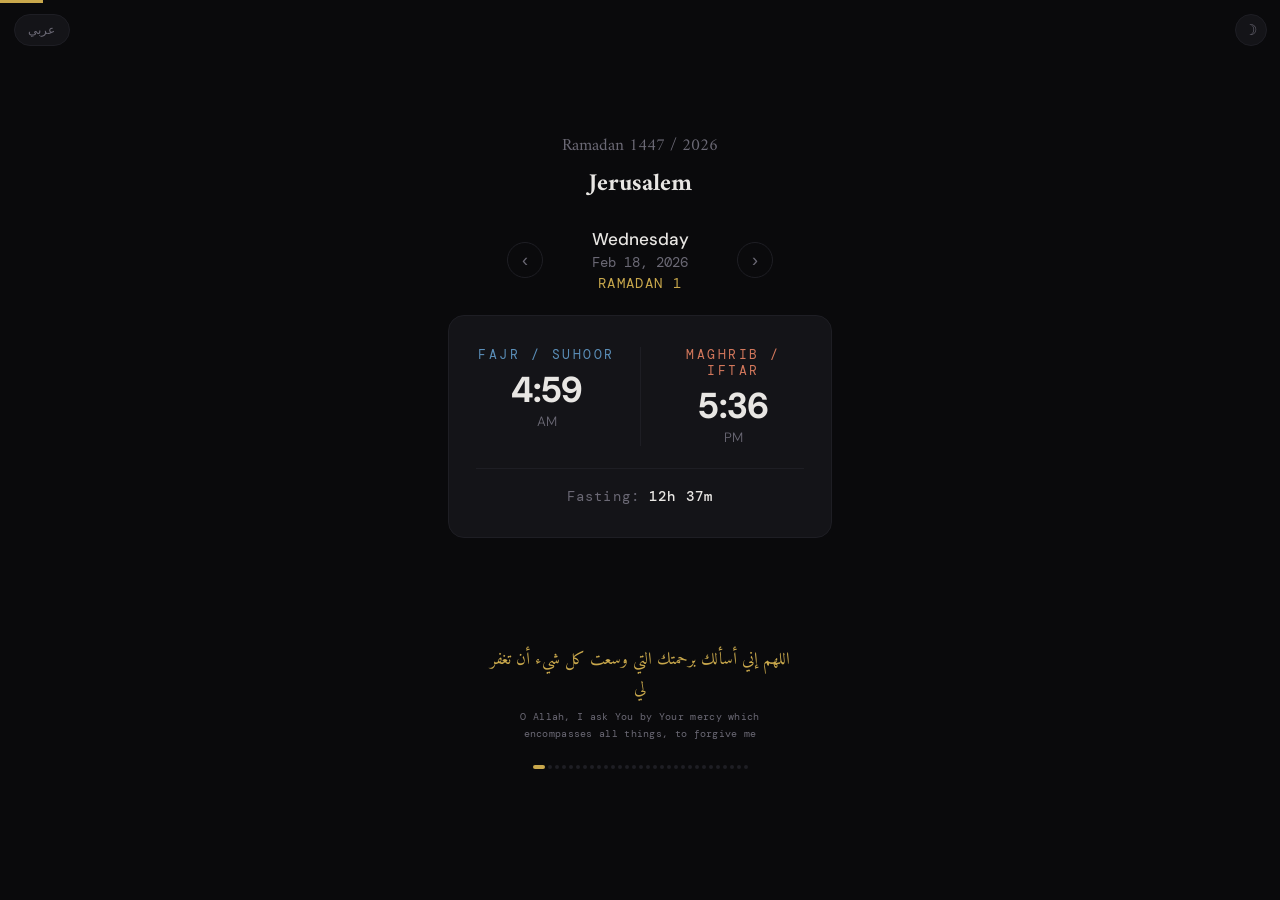
==== index.html @ 30c9cdd9 "style: increase font sizes for readability Bump small UI elements (labels, dates, fasting hours) abo" ====
<!DOCTYPE html>
<html lang="en">
<head>
<meta charset="UTF-8">
<meta name="viewport" content="width=device-width, initial-scale=1.0, user-scalable=no, viewport-fit=cover">
<title>Ramadan 2026 — Jerusalem</title>

<!-- PWA / Home Screen -->
<meta name="apple-mobile-web-app-capable" content="yes">
<meta name="apple-mobile-web-app-status-bar-style" content="black-translucent">
<meta name="apple-mobile-web-app-title" content="Ramadan">
<meta name="theme-color" content="#0a0a0c">
<meta name="mobile-web-app-capable" content="yes">
<link rel="manifest" href="data:application/manifest+json,%7B%22name%22%3A%22Ramadan%202026%20%E2%80%94%20Jerusalem%22%2C%22short_name%22%3A%22Ramadan%22%2C%22start_url%22%3A%22.%22%2C%22display%22%3A%22standalone%22%2C%22background_color%22%3A%22%230a0a0c%22%2C%22theme_color%22%3A%22%230a0a0c%22%7D">

<link href="https://fonts.googleapis.com/css2?family=Amiri:wght@400;700&family=DM+Mono:wght@300;400;500&family=DM+Sans:wght@300;400;500;700&display=swap" rel="stylesheet">
<style>
  *, *::before, *::after { box-sizing: border-box; margin: 0; padding: 0; }

  /* Dark (default) */
  :root, [data-theme="dark"] {
    --bg: #0a0a0c;
    --card: #141418;
    --card-border: #1e1e24;
    --text: #e8e6e3;
    --dim: #6b6975;
    --accent: #c9a84c;
    --accent-soft: rgba(201, 168, 76, 0.12);
    --fajr: #5b8fb9;
    --maghrib: #d4785c;
    --today-glow: rgba(201, 168, 76, 0.06);
  }

  /* Light */
  [data-theme="light"] {
    --bg: #faf7f2;
    --card: #ffffff;
    --card-border: #e2ddd6;
    --text: #2a2520;
    --dim: #7a756e;
    --accent: #a67f1a;
    --accent-soft: rgba(166, 127, 26, 0.1);
    --fajr: #2e6a99;
    --maghrib: #b85a3a;
    --today-glow: rgba(166, 127, 26, 0.06);
  }

  /* High Contrast */
  [data-theme="hc"] {
    --bg: #ffffff;
    --card: #f0f0f0;
    --card-border: #222222;
    --text: #000000;
    --dim: #444444;
    --accent: #6d5000;
    --accent-soft: rgba(109, 80, 0, 0.12);
    --fajr: #0b3d6e;
    --maghrib: #8c2a0a;
    --today-glow: rgba(109, 80, 0, 0.08);
  }

  .progress {
    position: fixed;
    top: 0;
    left: 0;
    height: 3px;
    background: var(--accent);
    transition: width 0.3s ease;
    z-index: 20;
  }

  @media (min-width: 768px) {
    html { font-size: 18px; }
  }

  html, body {
    height: 100%;
    background: var(--bg);
    color: var(--text);
    font-family: 'DM Sans', sans-serif;
    -webkit-font-smoothing: antialiased;
    overflow: hidden;
    touch-action: pan-y;
    overscroll-behavior: none;
  }

  .app {
    display: flex;
    flex-direction: column;
    align-items: center;
    justify-content: center;
    height: 100%;
    padding: calc(1.5rem + env(safe-area-inset-top)) 1rem calc(1.5rem + env(safe-area-inset-bottom));
    gap: 1.25rem;
    max-width: 420px;
    margin: 0 auto;
  }

  /* Header */
  .header {
    text-align: center;
    flex-shrink: 0;
  }

  .header h1 {
    font-family: 'Amiri', serif;
    font-weight: 400;
    font-size: 0.95rem;
    color: var(--dim);
  }

  .header .city {
    font-family: 'Amiri', serif;
    font-weight: 700;
    font-size: 1.35rem;
    margin-top: 0.15rem;
  }

  /* Navigation */
  .nav {
    display: flex;
    align-items: center;
    gap: 1.5rem;
    flex-shrink: 0;
  }

  .nav button {
    background: none;
    border: 1px solid var(--card-border);
    color: var(--dim);
    width: 36px;
    height: 36px;
    border-radius: 50%;
    font-size: 1rem;
    cursor: pointer;
    transition: all 0.2s;
    display: flex;
    align-items: center;
    justify-content: center;
  }

  .nav button:active {
    background: var(--accent-soft);
    border-color: var(--accent);
    color: var(--accent);
  }

  .nav .date-info {
    text-align: center;
    min-width: 140px;
  }

  .nav .day-name {
    font-weight: 500;
    font-size: 0.95rem;
  }

  .nav .gregorian {
    font-family: 'DM Mono', monospace;
    font-size: 0.8rem;
    color: var(--dim);
    margin-top: 0.15rem;
  }

  .nav .ramadan-day {
    font-family: 'DM Mono', monospace;
    font-size: 0.75rem;
    color: var(--accent);
    letter-spacing: 0.1em;
    text-transform: uppercase;
    margin-top: 0.25rem;
  }

  /* Card */
  .card {
    background: var(--card);
    border: 1px solid var(--card-border);
    border-radius: 16px;
    padding: 1.75rem 1.5rem;
    width: 100%;
    transition: opacity 0.15s, transform 0.15s;
    flex-shrink: 0;
  }

  .card.today {
    background: linear-gradient(135deg, var(--card), var(--today-glow));
    border-color: rgba(201, 168, 76, 0.2);
  }

  .card.slide-left {
    opacity: 0;
    transform: translateX(-20px);
  }

  .card.slide-right {
    opacity: 0;
    transform: translateX(20px);
  }

  .times {
    display: flex;
    justify-content: space-between;
    gap: 1rem;
  }

  .time-block {
    flex: 1;
    text-align: center;
  }

  .time-block .label {
    font-family: 'DM Mono', monospace;
    font-size: 0.7rem;
    letter-spacing: 0.2em;
    text-transform: uppercase;
    margin-bottom: 0.5rem;
  }

  .time-block.fajr .label { color: var(--fajr); }
  .time-block.maghrib .label { color: var(--maghrib); }

  .time-block .time {
    font-weight: 700;
    font-size: 2rem;
    letter-spacing: -0.02em;
    line-height: 1;
  }

  .time-block .ampm {
    font-weight: 300;
    font-size: 0.75rem;
    color: var(--dim);
    margin-top: 0.25rem;
  }

  .divider {
    width: 1px;
    background: var(--card-border);
    align-self: stretch;
    margin: 0 0.25rem;
    flex-shrink: 0;
  }

  .fasting-hours {
    text-align: center;
    margin-top: 1.25rem;
    padding-top: 1rem;
    border-top: 1px solid var(--card-border);
    font-family: 'DM Mono', monospace;
    font-size: 0.8rem;
    color: var(--dim);
    letter-spacing: 0.08em;
  }

  .fasting-hours span {
    color: var(--text);
    font-weight: 500;
  }

  /* Countdown */
  .countdown {
    text-align: center;
    flex-shrink: 0;
    min-height: 3.5rem;
  }

  .countdown .countdown-label {
    font-family: 'DM Mono', monospace;
    font-size: 0.6rem;
    letter-spacing: 0.2em;
    text-transform: uppercase;
    color: var(--dim);
    margin-bottom: 0.3rem;
  }

  .countdown .countdown-time {
    font-family: 'DM Mono', monospace;
    font-weight: 500;
    font-size: 1.5rem;
    letter-spacing: 0.05em;
  }

  .countdown .countdown-time.fajr-color { color: var(--fajr); }
  .countdown .countdown-time.maghrib-color { color: var(--maghrib); }

  .countdown .countdown-done {
    font-size: 0.8rem;
    color: var(--dim);
  }

  /* Today button */
  .dua {
    text-align: center;
    flex-shrink: 0;
    max-width: 300px;
    line-height: 1.7;
  }

  .dua .dua-ar {
    font-family: 'Amiri', serif;
    font-size: 0.95rem;
    color: var(--accent);
    direction: rtl;
    unicode-bidi: isolate;
  }

  .dua .dua-en {
    font-family: 'DM Mono', monospace;
    font-size: 0.55rem;
    color: var(--dim);
    margin-top: 0.3rem;
    letter-spacing: 0.03em;
  }

  .today-btn {
    font-family: 'DM Mono', monospace;
    font-size: 0.65rem;
    letter-spacing: 0.15em;
    text-transform: uppercase;
    background: none;
    border: 1px solid var(--accent);
    color: var(--accent);
    padding: 0.4rem 1rem;
    border-radius: 20px;
    cursor: pointer;
    transition: all 0.2s;
    flex-shrink: 0;
    display: none;
  }

  .today-btn.visible { display: block; }
  .today-btn:active {
    background: var(--accent);
    color: var(--bg);
  }

  /* Dots */
  .dots {
    display: flex;
    gap: 3px;
    justify-content: center;
    flex-shrink: 0;
  }

  .dots .dot {
    width: 4px;
    height: 4px;
    border-radius: 50%;
    background: var(--card-border);
    transition: all 0.2s;
  }

  .dots .dot.active {
    background: var(--accent);
    width: 12px;
    border-radius: 2px;
  }

  /* Theme toggle */
  .theme-toggle {
    position: fixed;
    top: calc(0.75rem + env(safe-area-inset-top));
    right: calc(0.75rem + env(safe-area-inset-right));
    background: var(--card);
    border: 1px solid var(--card-border);
    color: var(--dim);
    width: 32px;
    height: 32px;
    border-radius: 50%;
    font-size: 0.85rem;
    cursor: pointer;
    display: flex;
    align-items: center;
    justify-content: center;
    transition: border-color 0.2s, color 0.2s, background 0.2s;
    z-index: 10;
    line-height: 1;
  }

  .theme-toggle:active {
    border-color: var(--accent);
    color: var(--accent);
  }

  /* Language toggle */
  .lang-toggle {
    position: fixed;
    top: calc(0.75rem + env(safe-area-inset-top));
    left: calc(0.75rem + env(safe-area-inset-left));
    background: var(--card);
    border: 1px solid var(--card-border);
    color: var(--dim);
    height: 32px;
    border-radius: 16px;
    font-size: 0.65rem;
    cursor: pointer;
    display: flex;
    align-items: center;
    justify-content: center;
    padding: 0 0.75rem;
    transition: border-color 0.2s, color 0.2s, background 0.2s;
    z-index: 10;
    text-decoration: none;
  }

  .lang-toggle:active {
    border-color: var(--accent);
    color: var(--accent);
  }

  /* High Contrast overrides for legibility */
  [data-theme="hc"] .time-block .time {
    font-weight: 800;
  }

  [data-theme="hc"] .card {
    border-width: 2px;
  }

  [data-theme="hc"] .nav button {
    border-width: 2px;
    font-weight: 700;
  }

  [data-theme="hc"] .fasting-hours {
    border-top-width: 2px;
  }
</style>
</head>
<body>

<div class="progress" id="progress"></div>
<button class="theme-toggle" id="themeToggle" aria-label="Switch theme"></button>
<a class="lang-toggle" href="ar.html" aria-label="النسخة العربية">عربي</a>

<div class="app">
  <div class="header">
    <h1>Ramadan 1447 / 2026</h1>
    <div class="city">Jerusalem</div>
  </div>

  <div class="nav">
    <button id="prev" aria-label="Previous day">&#8249;</button>
    <div class="date-info">
      <div class="day-name" id="dayName"></div>
      <div class="gregorian" id="gregorian"></div>
      <div class="ramadan-day" id="ramadanDay"></div>
    </div>
    <button id="next" aria-label="Next day">&#8250;</button>
  </div>

  <div class="card" id="card">
    <div class="times">
      <div class="time-block fajr">
        <div class="label">Fajr / Suhoor</div>
        <div class="time" id="fajrTime"></div>
        <div class="ampm" id="fajrAmpm"></div>
      </div>
      <div class="divider"></div>
      <div class="time-block maghrib">
        <div class="label">Maghrib / Iftar</div>
        <div class="time" id="maghribTime"></div>
        <div class="ampm" id="maghribAmpm"></div>
      </div>
    </div>
    <div class="fasting-hours">Fasting: <span id="fastHours"></span></div>
  </div>

  <div class="countdown" id="countdown">
    <div class="countdown-label" id="countdownLabel"></div>
    <div class="countdown-time" id="countdownTime"></div>
  </div>

  <div class="dua" id="dua">
    <div class="dua-ar" id="duaAr"></div>
    <div class="dua-en" id="duaEn"></div>
  </div>

  <button class="today-btn" id="todayBtn">Back to today</button>

  <div class="dots" id="dots"></div>
</div>

<script>
const DATA = [
  { day: "Wed", r: 1,  date: "2026-02-18", fajr: "04:59", mag: "17:36" },
  { day: "Thu", r: 2,  date: "2026-02-19", fajr: "04:58", mag: "17:36" },
  { day: "Fri", r: 3,  date: "2026-02-20", fajr: "04:57", mag: "17:37" },
  { day: "Sat", r: 4,  date: "2026-02-21", fajr: "04:56", mag: "17:38" },
  { day: "Sun", r: 5,  date: "2026-02-22", fajr: "04:55", mag: "17:39" },
  { day: "Mon", r: 6,  date: "2026-02-23", fajr: "04:54", mag: "17:40" },
  { day: "Tue", r: 7,  date: "2026-02-24", fajr: "04:53", mag: "17:41" },
  { day: "Wed", r: 8,  date: "2026-02-25", fajr: "04:52", mag: "17:41" },
  { day: "Thu", r: 9,  date: "2026-02-26", fajr: "04:51", mag: "17:42" },
  { day: "Fri", r: 10, date: "2026-02-27", fajr: "04:50", mag: "17:43" },
  { day: "Sat", r: 11, date: "2026-02-28", fajr: "04:49", mag: "17:44" },
  { day: "Sun", r: 12, date: "2026-03-01", fajr: "04:48", mag: "17:44" },
  { day: "Mon", r: 13, date: "2026-03-02", fajr: "04:47", mag: "17:45" },
  { day: "Tue", r: 14, date: "2026-03-03", fajr: "04:46", mag: "17:46" },
  { day: "Wed", r: 15, date: "2026-03-04", fajr: "04:44", mag: "17:47" },
  { day: "Thu", r: 16, date: "2026-03-05", fajr: "04:43", mag: "17:47" },
  { day: "Fri", r: 17, date: "2026-03-06", fajr: "04:42", mag: "17:48" },
  { day: "Sat", r: 18, date: "2026-03-07", fajr: "04:41", mag: "17:49" },
  { day: "Sun", r: 19, date: "2026-03-08", fajr: "04:40", mag: "17:50" },
  { day: "Mon", r: 20, date: "2026-03-09", fajr: "04:38", mag: "17:50" },
  { day: "Tue", r: 21, date: "2026-03-10", fajr: "04:37", mag: "17:51" },
  { day: "Wed", r: 22, date: "2026-03-11", fajr: "04:36", mag: "17:52" },
  { day: "Thu", r: 23, date: "2026-03-12", fajr: "04:35", mag: "17:52" },
  { day: "Fri", r: 24, date: "2026-03-13", fajr: "04:33", mag: "17:53" },
  { day: "Sat", r: 25, date: "2026-03-14", fajr: "04:32", mag: "17:54" },
  { day: "Sun", r: 26, date: "2026-03-15", fajr: "04:31", mag: "17:55" },
  { day: "Mon", r: 27, date: "2026-03-16", fajr: "04:29", mag: "17:55" },
  { day: "Tue", r: 28, date: "2026-03-17", fajr: "04:28", mag: "17:56" },
  { day: "Wed", r: 29, date: "2026-03-18", fajr: "04:27", mag: "17:57" },
  { day: "Thu", r: 30, date: "2026-03-19", fajr: "04:25", mag: "17:57" },
];

const DUAS = [
  { ar: "\u0630\u0647\u0628 \u0627\u0644\u0638\u0645\u0623 \u0648\u0627\u0628\u062A\u0644\u062A \u0627\u0644\u0639\u0631\u0648\u0642 \u0648\u062B\u0628\u062A \u0627\u0644\u0623\u062C\u0631 \u0625\u0646 \u0634\u0627\u0621 \u0627\u0644\u0644\u0647", en: "The thirst is gone, the veins are moistened, and the reward is assured, if Allah wills" },
  { ar: "\u0627\u0644\u0644\u0647\u0645 \u0625\u0646\u064A \u0623\u0633\u0623\u0644\u0643 \u0628\u0631\u062D\u0645\u062A\u0643 \u0627\u0644\u062A\u064A \u0648\u0633\u0639\u062A \u0643\u0644 \u0634\u064A\u0621 \u0623\u0646 \u062A\u063A\u0641\u0631 \u0644\u064A", en: "O Allah, I ask You by Your mercy which encompasses all things, to forgive me" },
  { ar: "\u0631\u0628\u0646\u0627 \u0622\u062A\u0646\u0627 \u0641\u064A \u0627\u0644\u062F\u0646\u064A\u0627 \u062D\u0633\u0646\u0629 \u0648\u0641\u064A \u0627\u0644\u0622\u062E\u0631\u0629 \u062D\u0633\u0646\u0629 \u0648\u0642\u0646\u0627 \u0639\u0630\u0627\u0628 \u0627\u0644\u0646\u0627\u0631", en: "Our Lord, give us good in this world and good in the Hereafter, and protect us from the Fire" },
  { ar: "\u0627\u0644\u0644\u0647\u0645 \u0625\u0646\u0643 \u0639\u0641\u0648 \u062A\u062D\u0628 \u0627\u0644\u0639\u0641\u0648 \u0641\u0627\u0639\u0641 \u0639\u0646\u064A", en: "O Allah, You are pardoning and You love to pardon, so pardon me" },
  { ar: "\u0631\u0628 \u0627\u062C\u0639\u0644\u0646\u064A \u0645\u0642\u064A\u0645 \u0627\u0644\u0635\u0644\u0627\u0629 \u0648\u0645\u0646 \u0630\u0631\u064A\u062A\u064A \u0631\u0628\u0646\u0627 \u0648\u062A\u0642\u0628\u0644 \u062F\u0639\u0627\u0621", en: "My Lord, make me and my descendants steadfast in prayer. Our Lord, accept my supplication" },
  { ar: "\u0627\u0644\u0644\u0647\u0645 \u0623\u0639\u0646\u064A \u0639\u0644\u0649 \u0630\u0643\u0631\u0643 \u0648\u0634\u0643\u0631\u0643 \u0648\u062D\u0633\u0646 \u0639\u0628\u0627\u062F\u062A\u0643", en: "O Allah, help me to remember You, be grateful to You, and worship You well" },
  { ar: "\u0631\u0628\u0646\u0627 \u0644\u0627 \u062A\u0632\u063A \u0642\u0644\u0648\u0628\u0646\u0627 \u0628\u0639\u062F \u0625\u0630 \u0647\u062F\u064A\u062A\u0646\u0627 \u0648\u0647\u0628 \u0644\u0646\u0627 \u0645\u0646 \u0644\u062F\u0646\u0643 \u0631\u062D\u0645\u0629", en: "Our Lord, do not let our hearts deviate after You have guided us, and grant us mercy from You" },
  { ar: "\u0627\u0644\u0644\u0647\u0645 \u0627\u0647\u062F\u0646\u064A \u0641\u064A\u0645\u0646 \u0647\u062F\u064A\u062A \u0648\u0639\u0627\u0641\u0646\u064A \u0641\u064A\u0645\u0646 \u0639\u0627\u0641\u064A\u062A", en: "O Allah, guide me among those You have guided, and grant me well-being among those You have granted" },
  { ar: "\u0631\u0628\u0650 \u0627\u0634\u0631\u062D \u0644\u064A \u0635\u062F\u0631\u064A \u0648\u064A\u0633\u0631 \u0644\u064A \u0623\u0645\u0631\u064A", en: "My Lord, expand my chest and ease my task for me" },
  { ar: "\u062D\u0633\u0628\u0646\u0627 \u0627\u0644\u0644\u0647 \u0648\u0646\u0639\u0645 \u0627\u0644\u0648\u0643\u064A\u0644", en: "Allah is sufficient for us, and He is the best disposer of affairs" },
];

const DAYS_FULL = ["Sunday","Monday","Tuesday","Wednesday","Thursday","Friday","Saturday"];
const MONTHS = ["Jan","Feb","Mar","Apr","May","Jun","Jul","Aug","Sep","Oct","Nov","Dec"];

const $ = id => document.getElementById(id);

let idx = 0;
let todayIdx = -1;
const sessionDua = DUAS[Math.floor(Math.random() * DUAS.length)];

function getTodayIndex() {
  const now = new Date();
  const today = now.getFullYear() + '-'
    + String(now.getMonth()+1).padStart(2,'0') + '-'
    + String(now.getDate()).padStart(2,'0');
  return DATA.findIndex(d => d.date === today);
}

function parseTime(hhmm) {
  const [h, m] = hhmm.split(':').map(Number);
  return { h, m };
}

function fmt12(hhmm) {
  const { h, m } = parseTime(hhmm);
  const h12 = h % 12 || 12;
  const ampm = h < 12 ? 'AM' : 'PM';
  return { time: h12 + ':' + String(m).padStart(2,'0'), ampm };
}

function fastingDuration(fajr, mag) {
  const f = parseTime(fajr);
  const m = parseTime(mag);
  let mins = (m.h * 60 + m.m) - (f.h * 60 + f.m);
  const hrs = Math.floor(mins / 60);
  mins = mins % 60;
  return hrs + 'h ' + mins + 'm';
}

function render(direction) {
  const card = $('card');
  const cls = direction === 'left' ? 'slide-left' : direction === 'right' ? 'slide-right' : null;

  if (cls) {
    card.classList.add(cls);
    setTimeout(() => {
      update();
      card.classList.remove(cls);
    }, 120);
  } else {
    update();
  }
}

function update() {
  const d = DATA[idx];
  const dt = new Date(d.date + 'T12:00:00');

  $('dayName').textContent = DAYS_FULL[dt.getDay()];
  $('gregorian').textContent = MONTHS[dt.getMonth()] + ' ' + dt.getDate() + ', ' + dt.getFullYear();
  $('ramadanDay').textContent = 'Ramadan ' + d.r;

  const fajr = fmt12(d.fajr);
  const mag = fmt12(d.mag);
  $('fajrTime').textContent = fajr.time;
  $('fajrAmpm').textContent = fajr.ampm;
  $('maghribTime').textContent = mag.time;
  $('maghribAmpm').textContent = mag.ampm;
  $('fastHours').textContent = fastingDuration(d.fajr, d.mag);

  const card = $('card');
  card.classList.toggle('today', idx === todayIdx);

  $('todayBtn').classList.toggle('visible', idx !== todayIdx && todayIdx >= 0);

  $('progress').style.width = (d.r / DATA.length * 100) + '%';

  $('duaAr').textContent = sessionDua.ar;
  $('duaEn').textContent = sessionDua.en;

  document.querySelectorAll('.dot').forEach((dot, i) => {
    dot.classList.toggle('active', i === idx);
  });
}

function updateCountdown() {
  if (todayIdx < 0) {
    $('countdownLabel').textContent = '';
    $('countdownTime').textContent = '';
    $('countdownTime').className = 'countdown-time';
    return;
  }

  const d = DATA[todayIdx];
  const now = new Date();
  const todayStr = d.date;

  const fajrDate = new Date(todayStr + 'T' + d.fajr + ':00');
  const magDate = new Date(todayStr + 'T' + d.mag + ':00');

  let label, target, colorClass;

  if (now < fajrDate) {
    label = 'Suhoor ends in';
    target = fajrDate;
    colorClass = 'fajr-color';
  } else if (now < magDate) {
    label = 'Iftar in';
    target = magDate;
    colorClass = 'maghrib-color';
  } else {
    $('countdownLabel').textContent = '';
    $('countdownTime').className = 'countdown-time countdown-done';
    $('countdownTime').textContent = 'Ramadan ' + d.r + ' complete';
    return;
  }

  const diff = Math.max(0, Math.floor((target - now) / 1000));
  const hh = Math.floor(diff / 3600);
  const mm = Math.floor((diff % 3600) / 60);
  const ss = diff % 60;

  $('countdownLabel').textContent = label;
  $('countdownTime').className = 'countdown-time ' + colorClass;
  $('countdownTime').textContent =
    String(hh).padStart(2,'0') + ':' +
    String(mm).padStart(2,'0') + ':' +
    String(ss).padStart(2,'0');
}

// Build dots
const dotsEl = $('dots');
DATA.forEach((_, i) => {
  const dot = document.createElement('div');
  dot.className = 'dot';
  dotsEl.appendChild(dot);
});

// Init
todayIdx = getTodayIndex();
idx = todayIdx >= 0 ? todayIdx : 0;
render();
updateCountdown();
setInterval(updateCountdown, 1000);

// Navigation
$('prev').addEventListener('click', () => {
  if (idx > 0) { idx--; render('right'); }
});
$('next').addEventListener('click', () => {
  if (idx < DATA.length - 1) { idx++; render('left'); }
});
$('todayBtn').addEventListener('click', () => {
  if (todayIdx >= 0) {
    const dir = idx > todayIdx ? 'right' : 'left';
    idx = todayIdx;
    render(dir);
  }
});

// Swipe support
let touchStartX = 0;
document.addEventListener('touchstart', e => { touchStartX = e.touches[0].clientX; });
document.addEventListener('touchend', e => {
  const dx = e.changedTouches[0].clientX - touchStartX;
  if (Math.abs(dx) > 50) {
    if (dx < 0 && idx < DATA.length - 1) { idx++; render('left'); }
    else if (dx > 0 && idx > 0) { idx--; render('right'); }
  }
});

// Keyboard
document.addEventListener('keydown', e => {
  if (e.key === 'ArrowLeft' && idx > 0) { idx--; render('right'); }
  if (e.key === 'ArrowRight' && idx < DATA.length - 1) { idx++; render('left'); }
});

// Theme switching
const THEMES = ['dark', 'light', 'hc'];
const THEME_ICONS = { dark: '\u263D', light: '\u2600', hc: '\u25C9' };
const THEME_META = { dark: '#0a0a0c', light: '#faf7f2', hc: '#ffffff' };

function applyTheme(theme) {
  document.documentElement.setAttribute('data-theme', theme);
  $('themeToggle').textContent = THEME_ICONS[theme];
  document.querySelector('meta[name="theme-color"]').content = THEME_META[theme];
  document.querySelector('meta[name="apple-mobile-web-app-status-bar-style"]').content =
    theme === 'dark' ? 'black-translucent' : 'default';
  try { localStorage.setItem('theme', theme); } catch(e) {}
}

$('themeToggle').addEventListener('click', () => {
  const current = document.documentElement.getAttribute('data-theme') || 'dark';
  const next = THEMES[(THEMES.indexOf(current) + 1) % THEMES.length];
  applyTheme(next);
});

// Restore saved theme
applyTheme((() => {
  try { const t = localStorage.getItem('theme'); return THEMES.includes(t) ? t : 'dark'; }
  catch(e) { return 'dark'; }
})());
</script>

</body>
</html>
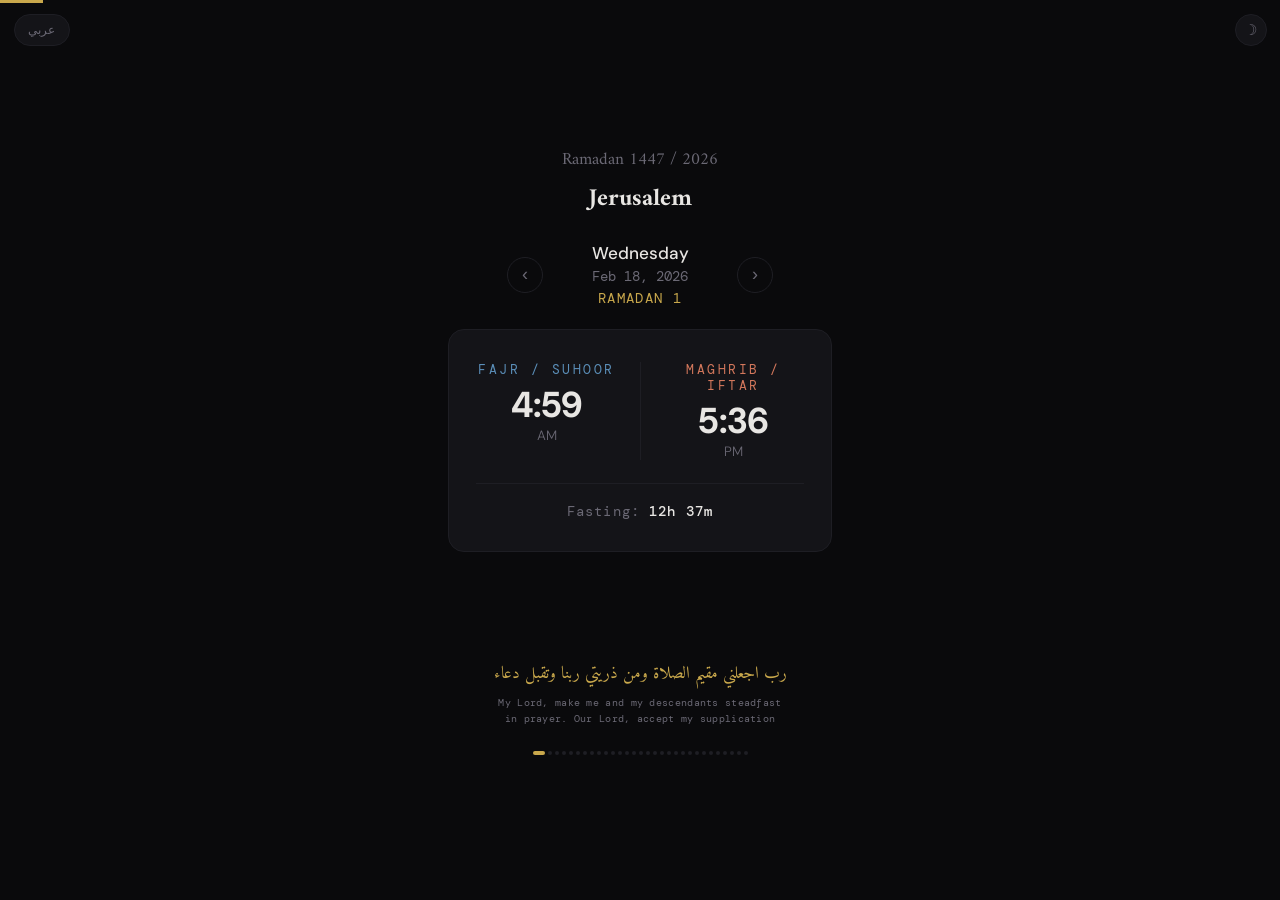
==== commit eef72f82: "feat: add favicon and PWA icons Add crescent moon icon in multiple sizes for browser tab, iOS home s" ====
--- a/index.html
+++ b/index.html
@@ -11,7 +11,10 @@
 <meta name="apple-mobile-web-app-title" content="Ramadan">
 <meta name="theme-color" content="#0a0a0c">
 <meta name="mobile-web-app-capable" content="yes">
-<link rel="manifest" href="data:application/manifest+json,%7B%22name%22%3A%22Ramadan%202026%20%E2%80%94%20Jerusalem%22%2C%22short_name%22%3A%22Ramadan%22%2C%22start_url%22%3A%22.%22%2C%22display%22%3A%22standalone%22%2C%22background_color%22%3A%22%230a0a0c%22%2C%22theme_color%22%3A%22%230a0a0c%22%7D">
+<link rel="manifest" href="manifest.json">
+
+<link rel="icon" type="image/png" sizes="32x32" href="favicon-32.png">
+<link rel="apple-touch-icon" sizes="180x180" href="apple-touch-icon.png">
 
 <link href="https://fonts.googleapis.com/css2?family=Amiri:wght@400;700&family=DM+Mono:wght@300;400;500&family=DM+Sans:wght@300;400;500;700&display=swap" rel="stylesheet">
 <style>
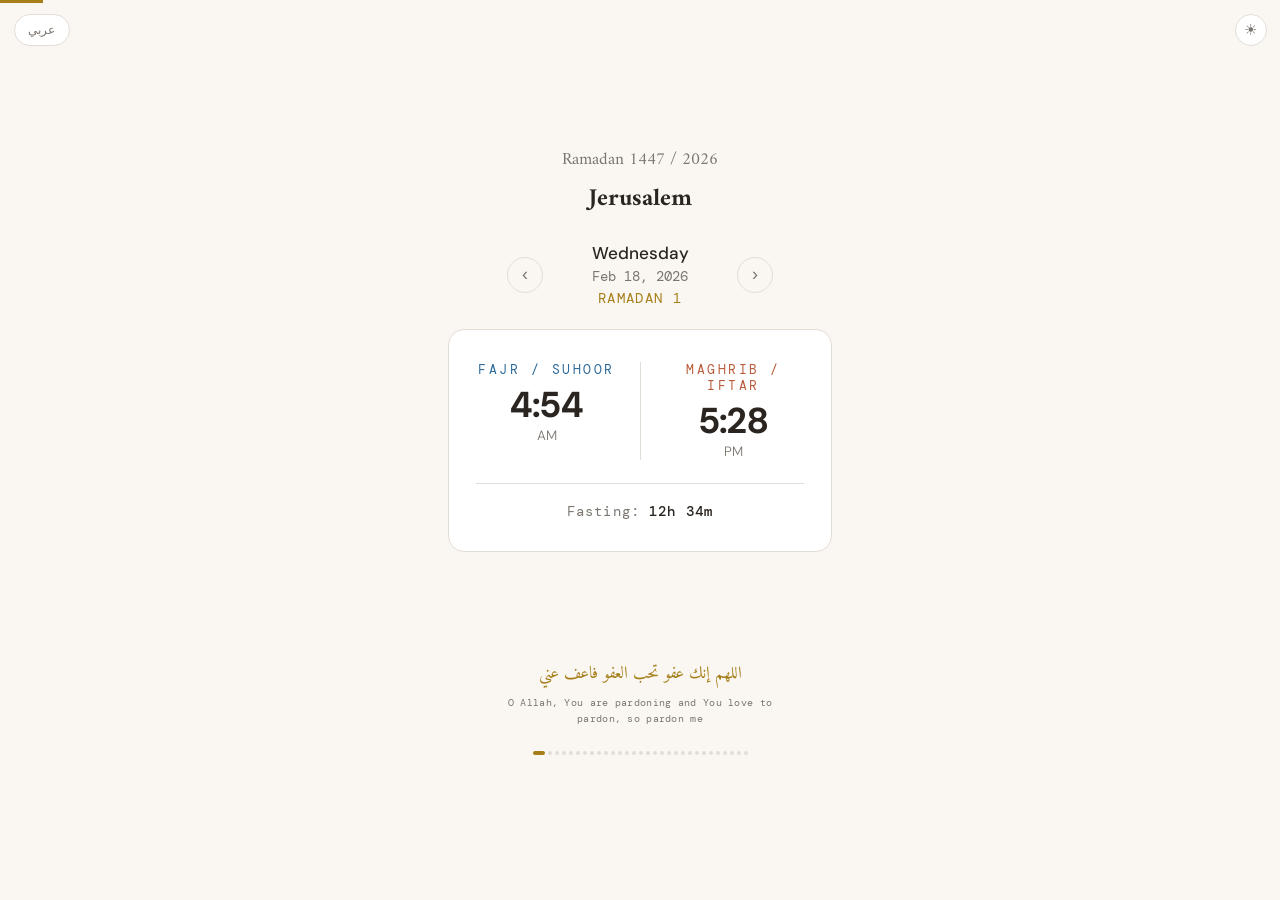
==== commit 296a021a: "fix: correct prayer times from Aladhan API Replace inaccurate hardcoded prayer times with data from " ====
--- a/index.html
+++ b/index.html
@@ -9,7 +9,7 @@
 <meta name="apple-mobile-web-app-capable" content="yes">
 <meta name="apple-mobile-web-app-status-bar-style" content="black-translucent">
 <meta name="apple-mobile-web-app-title" content="Ramadan">
-<meta name="theme-color" content="#0a0a0c">
+<meta name="theme-color" content="#faf7f2">
 <meta name="mobile-web-app-capable" content="yes">
 <link rel="manifest" href="manifest.json">
 
@@ -486,36 +486,36 @@
 
 <script>
 const DATA = [
-  { day: "Wed", r: 1,  date: "2026-02-18", fajr: "04:59", mag: "17:36" },
-  { day: "Thu", r: 2,  date: "2026-02-19", fajr: "04:58", mag: "17:36" },
-  { day: "Fri", r: 3,  date: "2026-02-20", fajr: "04:57", mag: "17:37" },
-  { day: "Sat", r: 4,  date: "2026-02-21", fajr: "04:56", mag: "17:38" },
-  { day: "Sun", r: 5,  date: "2026-02-22", fajr: "04:55", mag: "17:39" },
-  { day: "Mon", r: 6,  date: "2026-02-23", fajr: "04:54", mag: "17:40" },
-  { day: "Tue", r: 7,  date: "2026-02-24", fajr: "04:53", mag: "17:41" },
-  { day: "Wed", r: 8,  date: "2026-02-25", fajr: "04:52", mag: "17:41" },
-  { day: "Thu", r: 9,  date: "2026-02-26", fajr: "04:51", mag: "17:42" },
-  { day: "Fri", r: 10, date: "2026-02-27", fajr: "04:50", mag: "17:43" },
-  { day: "Sat", r: 11, date: "2026-02-28", fajr: "04:49", mag: "17:44" },
-  { day: "Sun", r: 12, date: "2026-03-01", fajr: "04:48", mag: "17:44" },
-  { day: "Mon", r: 13, date: "2026-03-02", fajr: "04:47", mag: "17:45" },
-  { day: "Tue", r: 14, date: "2026-03-03", fajr: "04:46", mag: "17:46" },
-  { day: "Wed", r: 15, date: "2026-03-04", fajr: "04:44", mag: "17:47" },
-  { day: "Thu", r: 16, date: "2026-03-05", fajr: "04:43", mag: "17:47" },
-  { day: "Fri", r: 17, date: "2026-03-06", fajr: "04:42", mag: "17:48" },
-  { day: "Sat", r: 18, date: "2026-03-07", fajr: "04:41", mag: "17:49" },
-  { day: "Sun", r: 19, date: "2026-03-08", fajr: "04:40", mag: "17:50" },
-  { day: "Mon", r: 20, date: "2026-03-09", fajr: "04:38", mag: "17:50" },
-  { day: "Tue", r: 21, date: "2026-03-10", fajr: "04:37", mag: "17:51" },
-  { day: "Wed", r: 22, date: "2026-03-11", fajr: "04:36", mag: "17:52" },
-  { day: "Thu", r: 23, date: "2026-03-12", fajr: "04:35", mag: "17:52" },
-  { day: "Fri", r: 24, date: "2026-03-13", fajr: "04:33", mag: "17:53" },
-  { day: "Sat", r: 25, date: "2026-03-14", fajr: "04:32", mag: "17:54" },
-  { day: "Sun", r: 26, date: "2026-03-15", fajr: "04:31", mag: "17:55" },
-  { day: "Mon", r: 27, date: "2026-03-16", fajr: "04:29", mag: "17:55" },
-  { day: "Tue", r: 28, date: "2026-03-17", fajr: "04:28", mag: "17:56" },
-  { day: "Wed", r: 29, date: "2026-03-18", fajr: "04:27", mag: "17:57" },
-  { day: "Thu", r: 30, date: "2026-03-19", fajr: "04:25", mag: "17:57" },
+  { day: "Wed", r: 1,  date: "2026-02-18", fajr: "04:54", mag: "17:28" },
+  { day: "Thu", r: 2,  date: "2026-02-19", fajr: "04:53", mag: "17:29" },
+  { day: "Fri", r: 3,  date: "2026-02-20", fajr: "04:53", mag: "17:30" },
+  { day: "Sat", r: 4,  date: "2026-02-21", fajr: "04:52", mag: "17:31" },
+  { day: "Sun", r: 5,  date: "2026-02-22", fajr: "04:51", mag: "17:31" },
+  { day: "Mon", r: 6,  date: "2026-02-23", fajr: "04:50", mag: "17:32" },
+  { day: "Tue", r: 7,  date: "2026-02-24", fajr: "04:49", mag: "17:33" },
+  { day: "Wed", r: 8,  date: "2026-02-25", fajr: "04:48", mag: "17:34" },
+  { day: "Thu", r: 9,  date: "2026-02-26", fajr: "04:46", mag: "17:35" },
+  { day: "Fri", r: 10, date: "2026-02-27", fajr: "04:45", mag: "17:35" },
+  { day: "Sat", r: 11, date: "2026-02-28", fajr: "04:44", mag: "17:36" },
+  { day: "Sun", r: 12, date: "2026-03-01", fajr: "04:43", mag: "17:37" },
+  { day: "Mon", r: 13, date: "2026-03-02", fajr: "04:42", mag: "17:38" },
+  { day: "Tue", r: 14, date: "2026-03-03", fajr: "04:41", mag: "17:38" },
+  { day: "Wed", r: 15, date: "2026-03-04", fajr: "04:40", mag: "17:39" },
+  { day: "Thu", r: 16, date: "2026-03-05", fajr: "04:39", mag: "17:40" },
+  { day: "Fri", r: 17, date: "2026-03-06", fajr: "04:37", mag: "17:41" },
+  { day: "Sat", r: 18, date: "2026-03-07", fajr: "04:36", mag: "17:41" },
+  { day: "Sun", r: 19, date: "2026-03-08", fajr: "04:35", mag: "17:42" },
+  { day: "Mon", r: 20, date: "2026-03-09", fajr: "04:34", mag: "17:43" },
+  { day: "Tue", r: 21, date: "2026-03-10", fajr: "04:33", mag: "17:44" },
+  { day: "Wed", r: 22, date: "2026-03-11", fajr: "04:31", mag: "17:44" },
+  { day: "Thu", r: 23, date: "2026-03-12", fajr: "04:30", mag: "17:45" },
+  { day: "Fri", r: 24, date: "2026-03-13", fajr: "04:29", mag: "17:46" },
+  { day: "Sat", r: 25, date: "2026-03-14", fajr: "04:28", mag: "17:46" },
+  { day: "Sun", r: 26, date: "2026-03-15", fajr: "04:26", mag: "17:47" },
+  { day: "Mon", r: 27, date: "2026-03-16", fajr: "04:25", mag: "17:48" },
+  { day: "Tue", r: 28, date: "2026-03-17", fajr: "04:24", mag: "17:48" },
+  { day: "Wed", r: 29, date: "2026-03-18", fajr: "04:22", mag: "17:49" },
+  { day: "Thu", r: 30, date: "2026-03-19", fajr: "04:21", mag: "17:50" },
 ];
 
 const DUAS = [
@@ -708,7 +708,7 @@
 });
 
 // Theme switching
-const THEMES = ['dark', 'light', 'hc'];
+const THEMES = ['light', 'dark', 'hc'];
 const THEME_ICONS = { dark: '\u263D', light: '\u2600', hc: '\u25C9' };
 const THEME_META = { dark: '#0a0a0c', light: '#faf7f2', hc: '#ffffff' };
 
@@ -722,15 +722,15 @@
 }
 
 $('themeToggle').addEventListener('click', () => {
-  const current = document.documentElement.getAttribute('data-theme') || 'dark';
+  const current = document.documentElement.getAttribute('data-theme') || 'light';
   const next = THEMES[(THEMES.indexOf(current) + 1) % THEMES.length];
   applyTheme(next);
 });
 
 // Restore saved theme
 applyTheme((() => {
-  try { const t = localStorage.getItem('theme'); return THEMES.includes(t) ? t : 'dark'; }
-  catch(e) { return 'dark'; }
+  try { const t = localStorage.getItem('theme'); return THEMES.includes(t) ? t : 'light'; }
+  catch(e) { return 'light'; }
 })());
 </script>
 
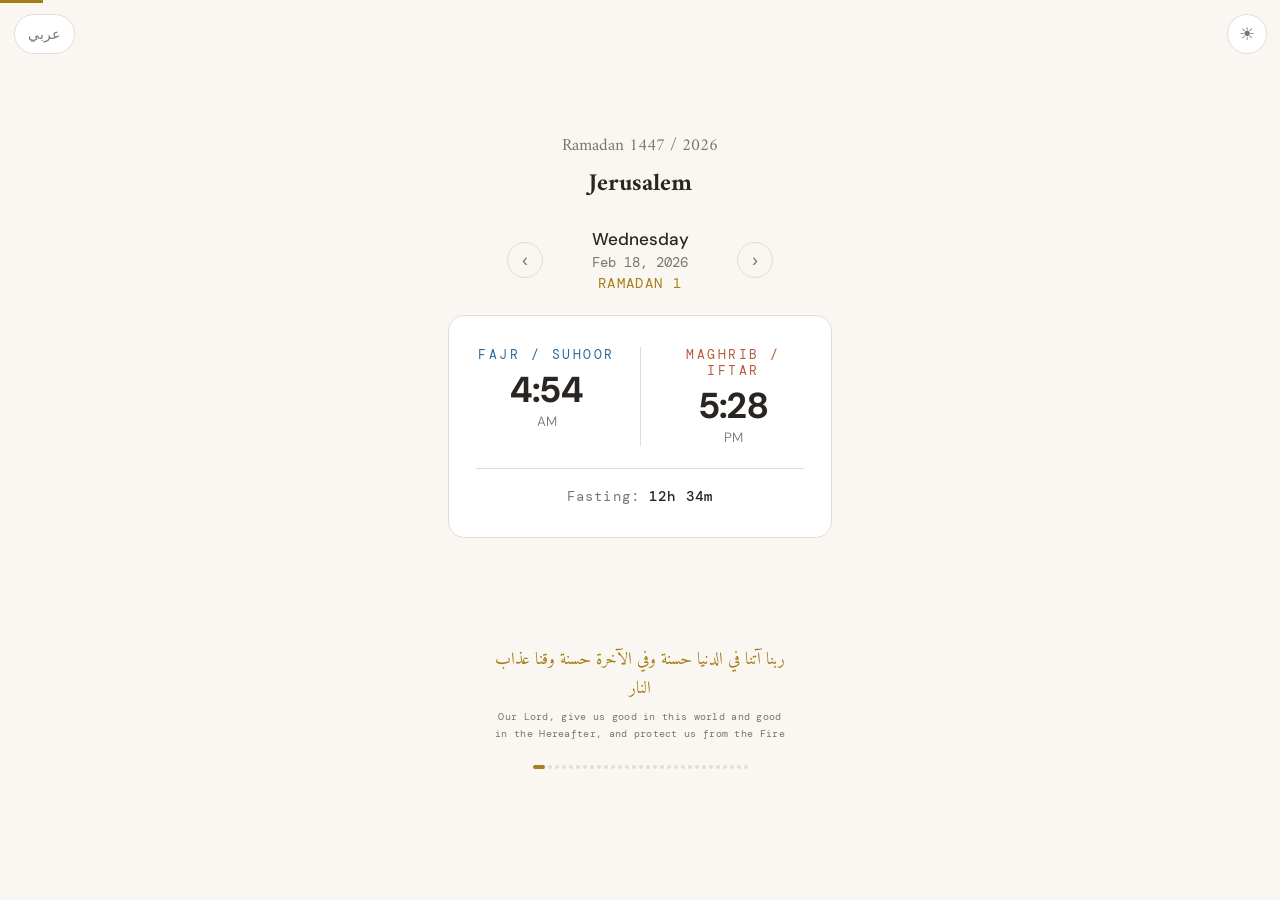
==== commit ca56c368: "style: increase theme and language toggle button sizes" ====
--- a/index.html
+++ b/index.html
@@ -367,10 +367,10 @@
     background: var(--card);
     border: 1px solid var(--card-border);
     color: var(--dim);
-    width: 32px;
-    height: 32px;
+    width: 40px;
+    height: 40px;
     border-radius: 50%;
-    font-size: 0.85rem;
+    font-size: 1rem;
     cursor: pointer;
     display: flex;
     align-items: center;
@@ -393,9 +393,9 @@
     background: var(--card);
     border: 1px solid var(--card-border);
     color: var(--dim);
-    height: 32px;
-    border-radius: 16px;
-    font-size: 0.65rem;
+    height: 40px;
+    border-radius: 20px;
+    font-size: 0.8rem;
     cursor: pointer;
     display: flex;
     align-items: center;
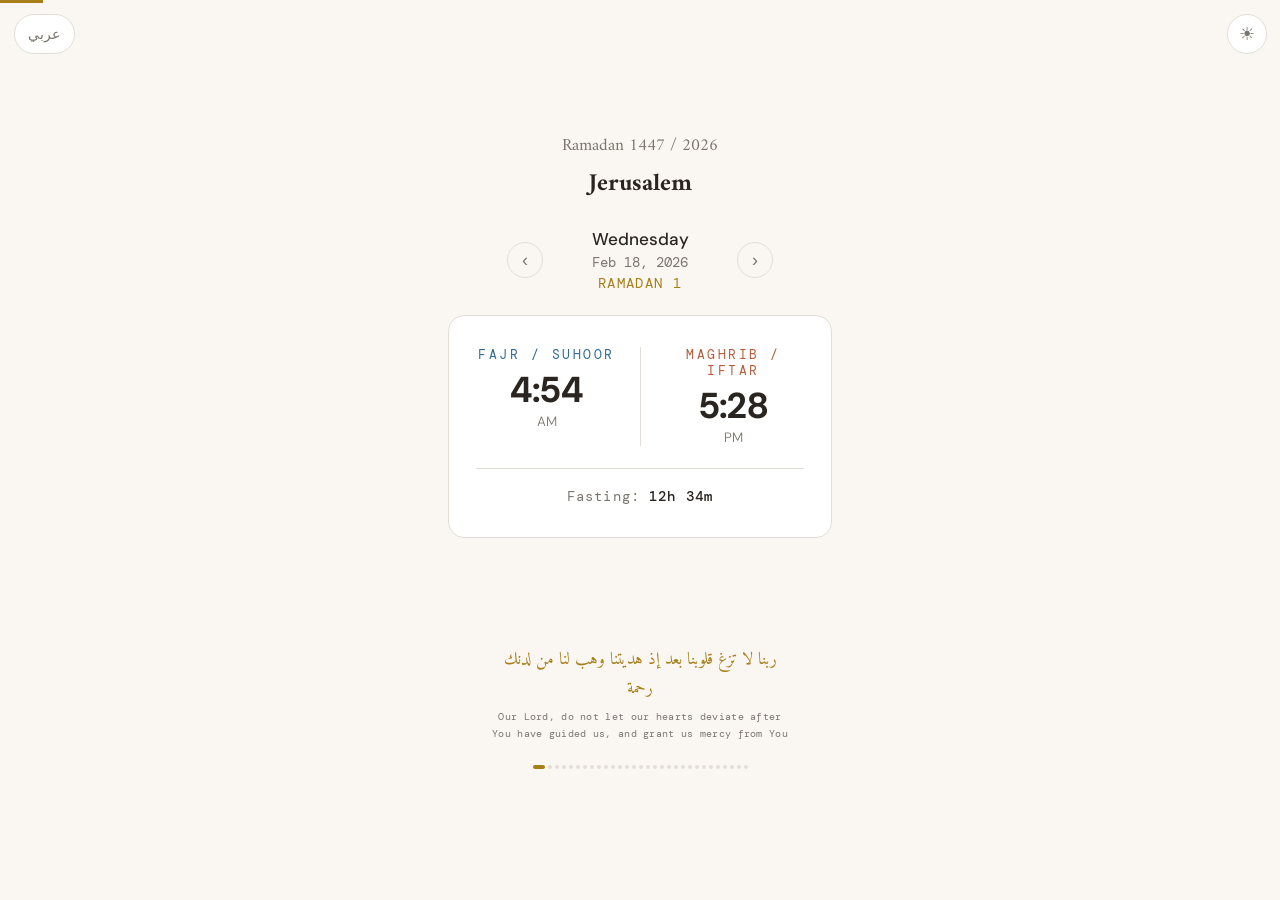
==== commit 2599e043: "fix: countdown rolls to next suhoor and refreshes at midnight After maghrib, the countdown now targe" ====
--- a/index.html
+++ b/index.html
@@ -616,6 +616,14 @@
 }
 
 function updateCountdown() {
+  const newTodayIdx = getTodayIndex();
+  if (newTodayIdx !== todayIdx) {
+    const wasOnToday = idx === todayIdx;
+    todayIdx = newTodayIdx;
+    if (wasOnToday && todayIdx >= 0) idx = todayIdx;
+    render();
+  }
+
   if (todayIdx < 0) {
     $('countdownLabel').textContent = '';
     $('countdownTime').textContent = '';
@@ -640,6 +648,11 @@
     label = 'Iftar in';
     target = magDate;
     colorClass = 'maghrib-color';
+  } else if (todayIdx < DATA.length - 1) {
+    const tomorrow = DATA[todayIdx + 1];
+    label = 'Suhoor ends in';
+    target = new Date(tomorrow.date + 'T' + tomorrow.fajr + ':00');
+    colorClass = 'fajr-color';
   } else {
     $('countdownLabel').textContent = '';
     $('countdownTime').className = 'countdown-time countdown-done';
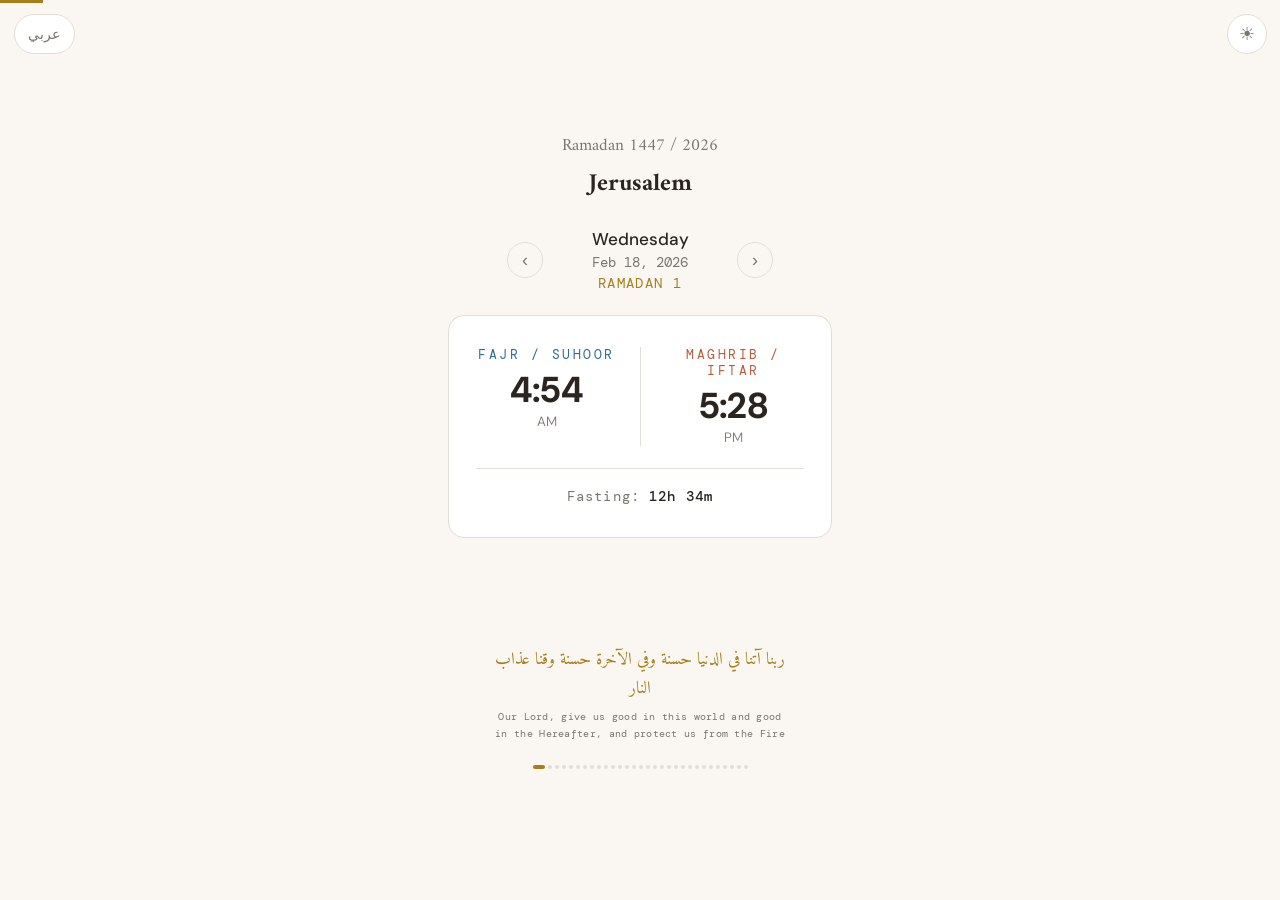
==== commit 7dfce2e3: "refactor: extract shared CSS, JS, and data into common files Move duplicated prayer data into data.j" ====
--- a/index.html
+++ b/index.html
@@ -17,418 +17,7 @@
 <link rel="apple-touch-icon" sizes="180x180" href="apple-touch-icon.png">
 
 <link href="https://fonts.googleapis.com/css2?family=Amiri:wght@400;700&family=DM+Mono:wght@300;400;500&family=DM+Sans:wght@300;400;500;700&display=swap" rel="stylesheet">
-<style>
-  *, *::before, *::after { box-sizing: border-box; margin: 0; padding: 0; }
-
-  /* Dark (default) */
-  :root, [data-theme="dark"] {
-    --bg: #0a0a0c;
-    --card: #141418;
-    --card-border: #1e1e24;
-    --text: #e8e6e3;
-    --dim: #6b6975;
-    --accent: #c9a84c;
-    --accent-soft: rgba(201, 168, 76, 0.12);
-    --fajr: #5b8fb9;
-    --maghrib: #d4785c;
-    --today-glow: rgba(201, 168, 76, 0.06);
-  }
-
-  /* Light */
-  [data-theme="light"] {
-    --bg: #faf7f2;
-    --card: #ffffff;
-    --card-border: #e2ddd6;
-    --text: #2a2520;
-    --dim: #7a756e;
-    --accent: #a67f1a;
-    --accent-soft: rgba(166, 127, 26, 0.1);
-    --fajr: #2e6a99;
-    --maghrib: #b85a3a;
-    --today-glow: rgba(166, 127, 26, 0.06);
-  }
-
-  /* High Contrast */
-  [data-theme="hc"] {
-    --bg: #ffffff;
-    --card: #f0f0f0;
-    --card-border: #222222;
-    --text: #000000;
-    --dim: #444444;
-    --accent: #6d5000;
-    --accent-soft: rgba(109, 80, 0, 0.12);
-    --fajr: #0b3d6e;
-    --maghrib: #8c2a0a;
-    --today-glow: rgba(109, 80, 0, 0.08);
-  }
-
-  .progress {
-    position: fixed;
-    top: 0;
-    left: 0;
-    height: 3px;
-    background: var(--accent);
-    transition: width 0.3s ease;
-    z-index: 20;
-  }
-
-  @media (min-width: 768px) {
-    html { font-size: 18px; }
-  }
-
-  html, body {
-    height: 100%;
-    background: var(--bg);
-    color: var(--text);
-    font-family: 'DM Sans', sans-serif;
-    -webkit-font-smoothing: antialiased;
-    overflow: hidden;
-    touch-action: pan-y;
-    overscroll-behavior: none;
-  }
-
-  .app {
-    display: flex;
-    flex-direction: column;
-    align-items: center;
-    justify-content: center;
-    height: 100%;
-    padding: calc(1.5rem + env(safe-area-inset-top)) 1rem calc(1.5rem + env(safe-area-inset-bottom));
-    gap: 1.25rem;
-    max-width: 420px;
-    margin: 0 auto;
-  }
-
-  /* Header */
-  .header {
-    text-align: center;
-    flex-shrink: 0;
-  }
-
-  .header h1 {
-    font-family: 'Amiri', serif;
-    font-weight: 400;
-    font-size: 0.95rem;
-    color: var(--dim);
-  }
-
-  .header .city {
-    font-family: 'Amiri', serif;
-    font-weight: 700;
-    font-size: 1.35rem;
-    margin-top: 0.15rem;
-  }
-
-  /* Navigation */
-  .nav {
-    display: flex;
-    align-items: center;
-    gap: 1.5rem;
-    flex-shrink: 0;
-  }
-
-  .nav button {
-    background: none;
-    border: 1px solid var(--card-border);
-    color: var(--dim);
-    width: 36px;
-    height: 36px;
-    border-radius: 50%;
-    font-size: 1rem;
-    cursor: pointer;
-    transition: all 0.2s;
-    display: flex;
-    align-items: center;
-    justify-content: center;
-  }
-
-  .nav button:active {
-    background: var(--accent-soft);
-    border-color: var(--accent);
-    color: var(--accent);
-  }
-
-  .nav .date-info {
-    text-align: center;
-    min-width: 140px;
-  }
-
-  .nav .day-name {
-    font-weight: 500;
-    font-size: 0.95rem;
-  }
-
-  .nav .gregorian {
-    font-family: 'DM Mono', monospace;
-    font-size: 0.8rem;
-    color: var(--dim);
-    margin-top: 0.15rem;
-  }
-
-  .nav .ramadan-day {
-    font-family: 'DM Mono', monospace;
-    font-size: 0.75rem;
-    color: var(--accent);
-    letter-spacing: 0.1em;
-    text-transform: uppercase;
-    margin-top: 0.25rem;
-  }
-
-  /* Card */
-  .card {
-    background: var(--card);
-    border: 1px solid var(--card-border);
-    border-radius: 16px;
-    padding: 1.75rem 1.5rem;
-    width: 100%;
-    transition: opacity 0.15s, transform 0.15s;
-    flex-shrink: 0;
-  }
-
-  .card.today {
-    background: linear-gradient(135deg, var(--card), var(--today-glow));
-    border-color: rgba(201, 168, 76, 0.2);
-  }
-
-  .card.slide-left {
-    opacity: 0;
-    transform: translateX(-20px);
-  }
-
-  .card.slide-right {
-    opacity: 0;
-    transform: translateX(20px);
-  }
-
-  .times {
-    display: flex;
-    justify-content: space-between;
-    gap: 1rem;
-  }
-
-  .time-block {
-    flex: 1;
-    text-align: center;
-  }
-
-  .time-block .label {
-    font-family: 'DM Mono', monospace;
-    font-size: 0.7rem;
-    letter-spacing: 0.2em;
-    text-transform: uppercase;
-    margin-bottom: 0.5rem;
-  }
-
-  .time-block.fajr .label { color: var(--fajr); }
-  .time-block.maghrib .label { color: var(--maghrib); }
-
-  .time-block .time {
-    font-weight: 700;
-    font-size: 2rem;
-    letter-spacing: -0.02em;
-    line-height: 1;
-  }
-
-  .time-block .ampm {
-    font-weight: 300;
-    font-size: 0.75rem;
-    color: var(--dim);
-    margin-top: 0.25rem;
-  }
-
-  .divider {
-    width: 1px;
-    background: var(--card-border);
-    align-self: stretch;
-    margin: 0 0.25rem;
-    flex-shrink: 0;
-  }
-
-  .fasting-hours {
-    text-align: center;
-    margin-top: 1.25rem;
-    padding-top: 1rem;
-    border-top: 1px solid var(--card-border);
-    font-family: 'DM Mono', monospace;
-    font-size: 0.8rem;
-    color: var(--dim);
-    letter-spacing: 0.08em;
-  }
-
-  .fasting-hours span {
-    color: var(--text);
-    font-weight: 500;
-  }
-
-  /* Countdown */
-  .countdown {
-    text-align: center;
-    flex-shrink: 0;
-    min-height: 3.5rem;
-  }
-
-  .countdown .countdown-label {
-    font-family: 'DM Mono', monospace;
-    font-size: 0.6rem;
-    letter-spacing: 0.2em;
-    text-transform: uppercase;
-    color: var(--dim);
-    margin-bottom: 0.3rem;
-  }
-
-  .countdown .countdown-time {
-    font-family: 'DM Mono', monospace;
-    font-weight: 500;
-    font-size: 1.5rem;
-    letter-spacing: 0.05em;
-  }
-
-  .countdown .countdown-time.fajr-color { color: var(--fajr); }
-  .countdown .countdown-time.maghrib-color { color: var(--maghrib); }
-
-  .countdown .countdown-done {
-    font-size: 0.8rem;
-    color: var(--dim);
-  }
-
-  /* Today button */
-  .dua {
-    text-align: center;
-    flex-shrink: 0;
-    max-width: 300px;
-    line-height: 1.7;
-  }
-
-  .dua .dua-ar {
-    font-family: 'Amiri', serif;
-    font-size: 0.95rem;
-    color: var(--accent);
-    direction: rtl;
-    unicode-bidi: isolate;
-  }
-
-  .dua .dua-en {
-    font-family: 'DM Mono', monospace;
-    font-size: 0.55rem;
-    color: var(--dim);
-    margin-top: 0.3rem;
-    letter-spacing: 0.03em;
-  }
-
-  .today-btn {
-    font-family: 'DM Mono', monospace;
-    font-size: 0.65rem;
-    letter-spacing: 0.15em;
-    text-transform: uppercase;
-    background: none;
-    border: 1px solid var(--accent);
-    color: var(--accent);
-    padding: 0.4rem 1rem;
-    border-radius: 20px;
-    cursor: pointer;
-    transition: all 0.2s;
-    flex-shrink: 0;
-    display: none;
-  }
-
-  .today-btn.visible { display: block; }
-  .today-btn:active {
-    background: var(--accent);
-    color: var(--bg);
-  }
-
-  /* Dots */
-  .dots {
-    display: flex;
-    gap: 3px;
-    justify-content: center;
-    flex-shrink: 0;
-  }
-
-  .dots .dot {
-    width: 4px;
-    height: 4px;
-    border-radius: 50%;
-    background: var(--card-border);
-    transition: all 0.2s;
-  }
-
-  .dots .dot.active {
-    background: var(--accent);
-    width: 12px;
-    border-radius: 2px;
-  }
-
-  /* Theme toggle */
-  .theme-toggle {
-    position: fixed;
-    top: calc(0.75rem + env(safe-area-inset-top));
-    right: calc(0.75rem + env(safe-area-inset-right));
-    background: var(--card);
-    border: 1px solid var(--card-border);
-    color: var(--dim);
-    width: 40px;
-    height: 40px;
-    border-radius: 50%;
-    font-size: 1rem;
-    cursor: pointer;
-    display: flex;
-    align-items: center;
-    justify-content: center;
-    transition: border-color 0.2s, color 0.2s, background 0.2s;
-    z-index: 10;
-    line-height: 1;
-  }
-
-  .theme-toggle:active {
-    border-color: var(--accent);
-    color: var(--accent);
-  }
-
-  /* Language toggle */
-  .lang-toggle {
-    position: fixed;
-    top: calc(0.75rem + env(safe-area-inset-top));
-    left: calc(0.75rem + env(safe-area-inset-left));
-    background: var(--card);
-    border: 1px solid var(--card-border);
-    color: var(--dim);
-    height: 40px;
-    border-radius: 20px;
-    font-size: 0.8rem;
-    cursor: pointer;
-    display: flex;
-    align-items: center;
-    justify-content: center;
-    padding: 0 0.75rem;
-    transition: border-color 0.2s, color 0.2s, background 0.2s;
-    z-index: 10;
-    text-decoration: none;
-  }
-
-  .lang-toggle:active {
-    border-color: var(--accent);
-    color: var(--accent);
-  }
-
-  /* High Contrast overrides for legibility */
-  [data-theme="hc"] .time-block .time {
-    font-weight: 800;
-  }
-
-  [data-theme="hc"] .card {
-    border-width: 2px;
-  }
-
-  [data-theme="hc"] .nav button {
-    border-width: 2px;
-    font-weight: 700;
-  }
-
-  [data-theme="hc"] .fasting-hours {
-    border-top-width: 2px;
-  }
-</style>
+<link rel="stylesheet" href="style.css">
 </head>
 <body>
 
@@ -484,268 +73,32 @@
   <div class="dots" id="dots"></div>
 </div>
 
+<script src="data.js"></script>
 <script>
-const DATA = [
-  { day: "Wed", r: 1,  date: "2026-02-18", fajr: "04:54", mag: "17:28" },
-  { day: "Thu", r: 2,  date: "2026-02-19", fajr: "04:53", mag: "17:29" },
-  { day: "Fri", r: 3,  date: "2026-02-20", fajr: "04:53", mag: "17:30" },
-  { day: "Sat", r: 4,  date: "2026-02-21", fajr: "04:52", mag: "17:31" },
-  { day: "Sun", r: 5,  date: "2026-02-22", fajr: "04:51", mag: "17:31" },
-  { day: "Mon", r: 6,  date: "2026-02-23", fajr: "04:50", mag: "17:32" },
-  { day: "Tue", r: 7,  date: "2026-02-24", fajr: "04:49", mag: "17:33" },
-  { day: "Wed", r: 8,  date: "2026-02-25", fajr: "04:48", mag: "17:34" },
-  { day: "Thu", r: 9,  date: "2026-02-26", fajr: "04:46", mag: "17:35" },
-  { day: "Fri", r: 10, date: "2026-02-27", fajr: "04:45", mag: "17:35" },
-  { day: "Sat", r: 11, date: "2026-02-28", fajr: "04:44", mag: "17:36" },
-  { day: "Sun", r: 12, date: "2026-03-01", fajr: "04:43", mag: "17:37" },
-  { day: "Mon", r: 13, date: "2026-03-02", fajr: "04:42", mag: "17:38" },
-  { day: "Tue", r: 14, date: "2026-03-03", fajr: "04:41", mag: "17:38" },
-  { day: "Wed", r: 15, date: "2026-03-04", fajr: "04:40", mag: "17:39" },
-  { day: "Thu", r: 16, date: "2026-03-05", fajr: "04:39", mag: "17:40" },
-  { day: "Fri", r: 17, date: "2026-03-06", fajr: "04:37", mag: "17:41" },
-  { day: "Sat", r: 18, date: "2026-03-07", fajr: "04:36", mag: "17:41" },
-  { day: "Sun", r: 19, date: "2026-03-08", fajr: "04:35", mag: "17:42" },
-  { day: "Mon", r: 20, date: "2026-03-09", fajr: "04:34", mag: "17:43" },
-  { day: "Tue", r: 21, date: "2026-03-10", fajr: "04:33", mag: "17:44" },
-  { day: "Wed", r: 22, date: "2026-03-11", fajr: "04:31", mag: "17:44" },
-  { day: "Thu", r: 23, date: "2026-03-12", fajr: "04:30", mag: "17:45" },
-  { day: "Fri", r: 24, date: "2026-03-13", fajr: "04:29", mag: "17:46" },
-  { day: "Sat", r: 25, date: "2026-03-14", fajr: "04:28", mag: "17:46" },
-  { day: "Sun", r: 26, date: "2026-03-15", fajr: "04:26", mag: "17:47" },
-  { day: "Mon", r: 27, date: "2026-03-16", fajr: "04:25", mag: "17:48" },
-  { day: "Tue", r: 28, date: "2026-03-17", fajr: "04:24", mag: "17:48" },
-  { day: "Wed", r: 29, date: "2026-03-18", fajr: "04:22", mag: "17:49" },
-  { day: "Thu", r: 30, date: "2026-03-19", fajr: "04:21", mag: "17:50" },
-];
-
-const DUAS = [
-  { ar: "\u0630\u0647\u0628 \u0627\u0644\u0638\u0645\u0623 \u0648\u0627\u0628\u062A\u0644\u062A \u0627\u0644\u0639\u0631\u0648\u0642 \u0648\u062B\u0628\u062A \u0627\u0644\u0623\u062C\u0631 \u0625\u0646 \u0634\u0627\u0621 \u0627\u0644\u0644\u0647", en: "The thirst is gone, the veins are moistened, and the reward is assured, if Allah wills" },
-  { ar: "\u0627\u0644\u0644\u0647\u0645 \u0625\u0646\u064A \u0623\u0633\u0623\u0644\u0643 \u0628\u0631\u062D\u0645\u062A\u0643 \u0627\u0644\u062A\u064A \u0648\u0633\u0639\u062A \u0643\u0644 \u0634\u064A\u0621 \u0623\u0646 \u062A\u063A\u0641\u0631 \u0644\u064A", en: "O Allah, I ask You by Your mercy which encompasses all things, to forgive me" },
-  { ar: "\u0631\u0628\u0646\u0627 \u0622\u062A\u0646\u0627 \u0641\u064A \u0627\u0644\u062F\u0646\u064A\u0627 \u062D\u0633\u0646\u0629 \u0648\u0641\u064A \u0627\u0644\u0622\u062E\u0631\u0629 \u062D\u0633\u0646\u0629 \u0648\u0642\u0646\u0627 \u0639\u0630\u0627\u0628 \u0627\u0644\u0646\u0627\u0631", en: "Our Lord, give us good in this world and good in the Hereafter, and protect us from the Fire" },
-  { ar: "\u0627\u0644\u0644\u0647\u0645 \u0625\u0646\u0643 \u0639\u0641\u0648 \u062A\u062D\u0628 \u0627\u0644\u0639\u0641\u0648 \u0641\u0627\u0639\u0641 \u0639\u0646\u064A", en: "O Allah, You are pardoning and You love to pardon, so pardon me" },
-  { ar: "\u0631\u0628 \u0627\u062C\u0639\u0644\u0646\u064A \u0645\u0642\u064A\u0645 \u0627\u0644\u0635\u0644\u0627\u0629 \u0648\u0645\u0646 \u0630\u0631\u064A\u062A\u064A \u0631\u0628\u0646\u0627 \u0648\u062A\u0642\u0628\u0644 \u062F\u0639\u0627\u0621", en: "My Lord, make me and my descendants steadfast in prayer. Our Lord, accept my supplication" },
-  { ar: "\u0627\u0644\u0644\u0647\u0645 \u0623\u0639\u0646\u064A \u0639\u0644\u0649 \u0630\u0643\u0631\u0643 \u0648\u0634\u0643\u0631\u0643 \u0648\u062D\u0633\u0646 \u0639\u0628\u0627\u062F\u062A\u0643", en: "O Allah, help me to remember You, be grateful to You, and worship You well" },
-  { ar: "\u0631\u0628\u0646\u0627 \u0644\u0627 \u062A\u0632\u063A \u0642\u0644\u0648\u0628\u0646\u0627 \u0628\u0639\u062F \u0625\u0630 \u0647\u062F\u064A\u062A\u0646\u0627 \u0648\u0647\u0628 \u0644\u0646\u0627 \u0645\u0646 \u0644\u062F\u0646\u0643 \u0631\u062D\u0645\u0629", en: "Our Lord, do not let our hearts deviate after You have guided us, and grant us mercy from You" },
-  { ar: "\u0627\u0644\u0644\u0647\u0645 \u0627\u0647\u062F\u0646\u064A \u0641\u064A\u0645\u0646 \u0647\u062F\u064A\u062A \u0648\u0639\u0627\u0641\u0646\u064A \u0641\u064A\u0645\u0646 \u0639\u0627\u0641\u064A\u062A", en: "O Allah, guide me among those You have guided, and grant me well-being among those You have granted" },
-  { ar: "\u0631\u0628\u0650 \u0627\u0634\u0631\u062D \u0644\u064A \u0635\u062F\u0631\u064A \u0648\u064A\u0633\u0631 \u0644\u064A \u0623\u0645\u0631\u064A", en: "My Lord, expand my chest and ease my task for me" },
-  { ar: "\u062D\u0633\u0628\u0646\u0627 \u0627\u0644\u0644\u0647 \u0648\u0646\u0639\u0645 \u0627\u0644\u0648\u0643\u064A\u0644", en: "Allah is sufficient for us, and He is the best disposer of affairs" },
-];
-
-const DAYS_FULL = ["Sunday","Monday","Tuesday","Wednesday","Thursday","Friday","Saturday"];
-const MONTHS = ["Jan","Feb","Mar","Apr","May","Jun","Jul","Aug","Sep","Oct","Nov","Dec"];
-
-const $ = id => document.getElementById(id);
-
-let idx = 0;
-let todayIdx = -1;
-const sessionDua = DUAS[Math.floor(Math.random() * DUAS.length)];
-
-function getTodayIndex() {
-  const now = new Date();
-  const today = now.getFullYear() + '-'
-    + String(now.getMonth()+1).padStart(2,'0') + '-'
-    + String(now.getDate()).padStart(2,'0');
-  return DATA.findIndex(d => d.date === today);
-}
-
-function parseTime(hhmm) {
-  const [h, m] = hhmm.split(':').map(Number);
-  return { h, m };
-}
-
-function fmt12(hhmm) {
-  const { h, m } = parseTime(hhmm);
-  const h12 = h % 12 || 12;
-  const ampm = h < 12 ? 'AM' : 'PM';
-  return { time: h12 + ':' + String(m).padStart(2,'0'), ampm };
-}
-
-function fastingDuration(fajr, mag) {
-  const f = parseTime(fajr);
-  const m = parseTime(mag);
-  let mins = (m.h * 60 + m.m) - (f.h * 60 + f.m);
-  const hrs = Math.floor(mins / 60);
-  mins = mins % 60;
-  return hrs + 'h ' + mins + 'm';
-}
-
-function render(direction) {
-  const card = $('card');
-  const cls = direction === 'left' ? 'slide-left' : direction === 'right' ? 'slide-right' : null;
-
-  if (cls) {
-    card.classList.add(cls);
-    setTimeout(() => {
-      update();
-      card.classList.remove(cls);
-    }, 120);
-  } else {
-    update();
-  }
-}
-
-function update() {
-  const d = DATA[idx];
-  const dt = new Date(d.date + 'T12:00:00');
-
-  $('dayName').textContent = DAYS_FULL[dt.getDay()];
-  $('gregorian').textContent = MONTHS[dt.getMonth()] + ' ' + dt.getDate() + ', ' + dt.getFullYear();
-  $('ramadanDay').textContent = 'Ramadan ' + d.r;
-
-  const fajr = fmt12(d.fajr);
-  const mag = fmt12(d.mag);
-  $('fajrTime').textContent = fajr.time;
-  $('fajrAmpm').textContent = fajr.ampm;
-  $('maghribTime').textContent = mag.time;
-  $('maghribAmpm').textContent = mag.ampm;
-  $('fastHours').textContent = fastingDuration(d.fajr, d.mag);
-
-  const card = $('card');
-  card.classList.toggle('today', idx === todayIdx);
-
-  $('todayBtn').classList.toggle('visible', idx !== todayIdx && todayIdx >= 0);
-
-  $('progress').style.width = (d.r / DATA.length * 100) + '%';
-
-  $('duaAr').textContent = sessionDua.ar;
-  $('duaEn').textContent = sessionDua.en;
-
-  document.querySelectorAll('.dot').forEach((dot, i) => {
-    dot.classList.toggle('active', i === idx);
-  });
-}
-
-function updateCountdown() {
-  const newTodayIdx = getTodayIndex();
-  if (newTodayIdx !== todayIdx) {
-    const wasOnToday = idx === todayIdx;
-    todayIdx = newTodayIdx;
-    if (wasOnToday && todayIdx >= 0) idx = todayIdx;
-    render();
-  }
-
-  if (todayIdx < 0) {
-    $('countdownLabel').textContent = '';
-    $('countdownTime').textContent = '';
-    $('countdownTime').className = 'countdown-time';
-    return;
-  }
-
-  const d = DATA[todayIdx];
-  const now = new Date();
-  const todayStr = d.date;
-
-  const fajrDate = new Date(todayStr + 'T' + d.fajr + ':00');
-  const magDate = new Date(todayStr + 'T' + d.mag + ':00');
-
-  let label, target, colorClass;
-
-  if (now < fajrDate) {
-    label = 'Suhoor ends in';
-    target = fajrDate;
-    colorClass = 'fajr-color';
-  } else if (now < magDate) {
-    label = 'Iftar in';
-    target = magDate;
-    colorClass = 'maghrib-color';
-  } else if (todayIdx < DATA.length - 1) {
-    const tomorrow = DATA[todayIdx + 1];
-    label = 'Suhoor ends in';
-    target = new Date(tomorrow.date + 'T' + tomorrow.fajr + ':00');
-    colorClass = 'fajr-color';
-  } else {
-    $('countdownLabel').textContent = '';
-    $('countdownTime').className = 'countdown-time countdown-done';
-    $('countdownTime').textContent = 'Ramadan ' + d.r + ' complete';
-    return;
-  }
-
-  const diff = Math.max(0, Math.floor((target - now) / 1000));
-  const hh = Math.floor(diff / 3600);
-  const mm = Math.floor((diff % 3600) / 60);
-  const ss = diff % 60;
-
-  $('countdownLabel').textContent = label;
-  $('countdownTime').className = 'countdown-time ' + colorClass;
-  $('countdownTime').textContent =
-    String(hh).padStart(2,'0') + ':' +
-    String(mm).padStart(2,'0') + ':' +
-    String(ss).padStart(2,'0');
-}
-
-// Build dots
-const dotsEl = $('dots');
-DATA.forEach((_, i) => {
-  const dot = document.createElement('div');
-  dot.className = 'dot';
-  dotsEl.appendChild(dot);
-});
-
-// Init
-todayIdx = getTodayIndex();
-idx = todayIdx >= 0 ? todayIdx : 0;
-render();
-updateCountdown();
-setInterval(updateCountdown, 1000);
-
-// Navigation
-$('prev').addEventListener('click', () => {
-  if (idx > 0) { idx--; render('right'); }
-});
-$('next').addEventListener('click', () => {
-  if (idx < DATA.length - 1) { idx++; render('left'); }
-});
-$('todayBtn').addEventListener('click', () => {
-  if (todayIdx >= 0) {
-    const dir = idx > todayIdx ? 'right' : 'left';
-    idx = todayIdx;
-    render(dir);
-  }
-});
-
-// Swipe support
-let touchStartX = 0;
-document.addEventListener('touchstart', e => { touchStartX = e.touches[0].clientX; });
-document.addEventListener('touchend', e => {
-  const dx = e.changedTouches[0].clientX - touchStartX;
-  if (Math.abs(dx) > 50) {
-    if (dx < 0 && idx < DATA.length - 1) { idx++; render('left'); }
-    else if (dx > 0 && idx > 0) { idx--; render('right'); }
-  }
-});
-
-// Keyboard
-document.addEventListener('keydown', e => {
-  if (e.key === 'ArrowLeft' && idx > 0) { idx--; render('right'); }
-  if (e.key === 'ArrowRight' && idx < DATA.length - 1) { idx++; render('left'); }
-});
-
-// Theme switching
-const THEMES = ['light', 'dark', 'hc'];
-const THEME_ICONS = { dark: '\u263D', light: '\u2600', hc: '\u25C9' };
-const THEME_META = { dark: '#0a0a0c', light: '#faf7f2', hc: '#ffffff' };
-
-function applyTheme(theme) {
-  document.documentElement.setAttribute('data-theme', theme);
-  $('themeToggle').textContent = THEME_ICONS[theme];
-  document.querySelector('meta[name="theme-color"]').content = THEME_META[theme];
-  document.querySelector('meta[name="apple-mobile-web-app-status-bar-style"]').content =
-    theme === 'dark' ? 'black-translucent' : 'default';
-  try { localStorage.setItem('theme', theme); } catch(e) {}
-}
-
-$('themeToggle').addEventListener('click', () => {
-  const current = document.documentElement.getAttribute('data-theme') || 'light';
-  const next = THEMES[(THEMES.indexOf(current) + 1) % THEMES.length];
-  applyTheme(next);
-});
-
-// Restore saved theme
-applyTheme((() => {
-  try { const t = localStorage.getItem('theme'); return THEMES.includes(t) ? t : 'light'; }
-  catch(e) { return 'light'; }
-})());
+const LANG = {
+  days: ["Sunday","Monday","Tuesday","Wednesday","Thursday","Friday","Saturday"],
+  am: 'AM',
+  pm: 'PM',
+  fastingFmt: (h, m) => h + 'h ' + m + 'm',
+  ramadanDay: r => 'Ramadan ' + r,
+  dateFmt: dt => {
+    const months = ["Jan","Feb","Mar","Apr","May","Jun","Jul","Aug","Sep","Oct","Nov","Dec"];
+    return months[dt.getMonth()] + ' ' + dt.getDate() + ', ' + dt.getFullYear();
+  },
+  countdown: {
+    suhoor: 'Suhoor ends in',
+    iftar: 'Iftar in',
+    complete: r => 'Ramadan ' + r + ' complete',
+  },
+  updateDua: dua => {
+    document.getElementById('duaAr').textContent = dua.ar;
+    document.getElementById('duaEn').textContent = dua.en;
+  },
+  prevKey: 'ArrowLeft',
+  nextKey: 'ArrowRight',
+};
 </script>
+<script src="app.js"></script>
 
 </body>
 </html>
--- a/style.css
+++ b/style.css
@@ -0,0 +1,486 @@
+*, *::before, *::after { box-sizing: border-box; margin: 0; padding: 0; }
+
+/* Dark (default) */
+:root, [data-theme="dark"] {
+  --bg: #0a0a0c;
+  --card: #141418;
+  --card-border: #1e1e24;
+  --text: #e8e6e3;
+  --dim: #6b6975;
+  --accent: #c9a84c;
+  --accent-soft: rgba(201, 168, 76, 0.12);
+  --fajr: #5b8fb9;
+  --maghrib: #d4785c;
+  --today-glow: rgba(201, 168, 76, 0.06);
+}
+
+/* Light */
+[data-theme="light"] {
+  --bg: #faf7f2;
+  --card: #ffffff;
+  --card-border: #e2ddd6;
+  --text: #2a2520;
+  --dim: #7a756e;
+  --accent: #a67f1a;
+  --accent-soft: rgba(166, 127, 26, 0.1);
+  --fajr: #2e6a99;
+  --maghrib: #b85a3a;
+  --today-glow: rgba(166, 127, 26, 0.06);
+}
+
+/* High Contrast */
+[data-theme="hc"] {
+  --bg: #ffffff;
+  --card: #f0f0f0;
+  --card-border: #222222;
+  --text: #000000;
+  --dim: #444444;
+  --accent: #6d5000;
+  --accent-soft: rgba(109, 80, 0, 0.12);
+  --fajr: #0b3d6e;
+  --maghrib: #8c2a0a;
+  --today-glow: rgba(109, 80, 0, 0.08);
+}
+
+.progress {
+  position: fixed;
+  top: 0;
+  left: 0;
+  height: 3px;
+  background: var(--accent);
+  transition: width 0.3s ease;
+  z-index: 20;
+}
+
+@media (min-width: 768px) {
+  html { font-size: 18px; }
+}
+
+html, body {
+  height: 100%;
+  background: var(--bg);
+  color: var(--text);
+  font-family: 'DM Sans', sans-serif;
+  -webkit-font-smoothing: antialiased;
+  overflow: hidden;
+  touch-action: pan-y;
+  overscroll-behavior: none;
+}
+
+[dir="rtl"] {
+  font-family: 'IBM Plex Sans Arabic', sans-serif;
+}
+
+/* App layout */
+.app {
+  display: flex;
+  flex-direction: column;
+  align-items: center;
+  justify-content: center;
+  height: 100%;
+  padding: calc(1.5rem + env(safe-area-inset-top)) 1rem calc(1.5rem + env(safe-area-inset-bottom));
+  gap: 1.25rem;
+  max-width: 420px;
+  margin: 0 auto;
+}
+
+/* Header */
+.header {
+  text-align: center;
+  flex-shrink: 0;
+}
+
+.header h1 {
+  font-family: 'Amiri', serif;
+  font-weight: 400;
+  font-size: 0.95rem;
+  color: var(--dim);
+}
+
+[dir="rtl"] .header h1 {
+  font-size: 1rem;
+}
+
+.header .city {
+  font-family: 'Amiri', serif;
+  font-weight: 700;
+  font-size: 1.35rem;
+  margin-top: 0.15rem;
+}
+
+[dir="rtl"] .header .city {
+  font-size: 1.5rem;
+}
+
+/* Navigation */
+.nav {
+  display: flex;
+  align-items: center;
+  gap: 1.5rem;
+  flex-shrink: 0;
+}
+
+.nav button {
+  background: none;
+  border: 1px solid var(--card-border);
+  color: var(--dim);
+  width: 36px;
+  height: 36px;
+  border-radius: 50%;
+  font-size: 1rem;
+  cursor: pointer;
+  transition: all 0.2s;
+  display: flex;
+  align-items: center;
+  justify-content: center;
+}
+
+.nav button:active {
+  background: var(--accent-soft);
+  border-color: var(--accent);
+  color: var(--accent);
+}
+
+.nav .date-info {
+  text-align: center;
+  min-width: 140px;
+}
+
+.nav .day-name {
+  font-weight: 500;
+  font-size: 0.95rem;
+}
+
+[dir="rtl"] .nav .day-name {
+  font-size: 1rem;
+}
+
+.nav .gregorian {
+  font-family: 'DM Mono', monospace;
+  font-size: 0.8rem;
+  color: var(--dim);
+  margin-top: 0.15rem;
+}
+
+.nav .ramadan-day {
+  font-family: 'DM Mono', monospace;
+  font-size: 0.75rem;
+  color: var(--accent);
+  letter-spacing: 0.1em;
+  text-transform: uppercase;
+  margin-top: 0.25rem;
+}
+
+[dir="rtl"] .nav .ramadan-day {
+  font-family: inherit;
+  letter-spacing: 0.05em;
+  text-transform: none;
+}
+
+/* Card */
+.card {
+  background: var(--card);
+  border: 1px solid var(--card-border);
+  border-radius: 16px;
+  padding: 1.75rem 1.5rem;
+  width: 100%;
+  transition: opacity 0.15s, transform 0.15s;
+  flex-shrink: 0;
+}
+
+.card.today {
+  background: linear-gradient(135deg, var(--card), var(--today-glow));
+  border-color: rgba(201, 168, 76, 0.2);
+}
+
+.card.slide-left {
+  opacity: 0;
+  transform: translateX(-20px);
+}
+
+.card.slide-right {
+  opacity: 0;
+  transform: translateX(20px);
+}
+
+.times {
+  display: flex;
+  justify-content: space-between;
+  gap: 1rem;
+}
+
+.time-block {
+  flex: 1;
+  text-align: center;
+}
+
+.time-block .label {
+  font-family: 'DM Mono', monospace;
+  font-size: 0.7rem;
+  letter-spacing: 0.2em;
+  text-transform: uppercase;
+  margin-bottom: 0.5rem;
+}
+
+[dir="rtl"] .time-block .label {
+  font-family: inherit;
+  letter-spacing: 0.05em;
+  text-transform: none;
+}
+
+.time-block.fajr .label { color: var(--fajr); }
+.time-block.maghrib .label { color: var(--maghrib); }
+
+.time-block .time {
+  font-weight: 700;
+  font-size: 2rem;
+  letter-spacing: -0.02em;
+  line-height: 1;
+}
+
+[dir="rtl"] .time-block .time {
+  font-family: 'DM Mono', monospace;
+  direction: ltr;
+  unicode-bidi: isolate;
+}
+
+.time-block .ampm {
+  font-weight: 300;
+  font-size: 0.75rem;
+  color: var(--dim);
+  margin-top: 0.25rem;
+}
+
+.divider {
+  width: 1px;
+  background: var(--card-border);
+  align-self: stretch;
+  margin: 0 0.25rem;
+  flex-shrink: 0;
+}
+
+.fasting-hours {
+  text-align: center;
+  margin-top: 1.25rem;
+  padding-top: 1rem;
+  border-top: 1px solid var(--card-border);
+  font-family: 'DM Mono', monospace;
+  font-size: 0.8rem;
+  color: var(--dim);
+  letter-spacing: 0.08em;
+}
+
+[dir="rtl"] .fasting-hours {
+  font-family: inherit;
+  letter-spacing: normal;
+}
+
+.fasting-hours span {
+  color: var(--text);
+  font-weight: 500;
+}
+
+/* Countdown */
+.countdown {
+  text-align: center;
+  flex-shrink: 0;
+  min-height: 3.5rem;
+}
+
+.countdown .countdown-label {
+  font-family: 'DM Mono', monospace;
+  font-size: 0.6rem;
+  letter-spacing: 0.2em;
+  text-transform: uppercase;
+  color: var(--dim);
+  margin-bottom: 0.3rem;
+}
+
+[dir="rtl"] .countdown .countdown-label {
+  font-family: inherit;
+  font-size: 0.65rem;
+  letter-spacing: 0.05em;
+  text-transform: none;
+}
+
+.countdown .countdown-time {
+  font-family: 'DM Mono', monospace;
+  font-weight: 500;
+  font-size: 1.5rem;
+  letter-spacing: 0.05em;
+}
+
+[dir="rtl"] .countdown .countdown-time {
+  direction: ltr;
+  unicode-bidi: isolate;
+}
+
+.countdown .countdown-time.fajr-color { color: var(--fajr); }
+.countdown .countdown-time.maghrib-color { color: var(--maghrib); }
+
+.countdown .countdown-done {
+  font-size: 0.8rem;
+  color: var(--dim);
+}
+
+/* Du'a */
+.dua {
+  text-align: center;
+  flex-shrink: 0;
+  max-width: 300px;
+  line-height: 1.7;
+}
+
+.dua .dua-ar {
+  font-family: 'Amiri', serif;
+  font-size: 0.95rem;
+  color: var(--accent);
+  direction: rtl;
+  unicode-bidi: isolate;
+}
+
+.dua .dua-en {
+  font-family: 'DM Mono', monospace;
+  font-size: 0.55rem;
+  color: var(--dim);
+  margin-top: 0.3rem;
+  letter-spacing: 0.03em;
+}
+
+.dua .dua-text {
+  font-family: 'Amiri', serif;
+  font-size: 1rem;
+  color: var(--accent);
+}
+
+/* Today button */
+.today-btn {
+  font-family: 'DM Mono', monospace;
+  font-size: 0.65rem;
+  letter-spacing: 0.15em;
+  text-transform: uppercase;
+  background: none;
+  border: 1px solid var(--accent);
+  color: var(--accent);
+  padding: 0.4rem 1rem;
+  border-radius: 20px;
+  cursor: pointer;
+  transition: all 0.2s;
+  flex-shrink: 0;
+  display: none;
+}
+
+[dir="rtl"] .today-btn {
+  font-family: inherit;
+  font-size: 0.7rem;
+  letter-spacing: 0.05em;
+  text-transform: none;
+}
+
+.today-btn.visible { display: block; }
+.today-btn:active {
+  background: var(--accent);
+  color: var(--bg);
+}
+
+/* Dots */
+.dots {
+  display: flex;
+  gap: 3px;
+  justify-content: center;
+  flex-shrink: 0;
+}
+
+.dots .dot {
+  width: 4px;
+  height: 4px;
+  border-radius: 50%;
+  background: var(--card-border);
+  transition: all 0.2s;
+}
+
+.dots .dot.active {
+  background: var(--accent);
+  width: 12px;
+  border-radius: 2px;
+}
+
+/* Theme toggle */
+.theme-toggle {
+  position: fixed;
+  top: calc(0.75rem + env(safe-area-inset-top));
+  right: calc(0.75rem + env(safe-area-inset-right));
+  background: var(--card);
+  border: 1px solid var(--card-border);
+  color: var(--dim);
+  width: 40px;
+  height: 40px;
+  border-radius: 50%;
+  font-size: 1rem;
+  cursor: pointer;
+  display: flex;
+  align-items: center;
+  justify-content: center;
+  transition: border-color 0.2s, color 0.2s, background 0.2s;
+  z-index: 10;
+  line-height: 1;
+}
+
+[dir="rtl"] .theme-toggle {
+  right: auto;
+  left: calc(0.75rem + env(safe-area-inset-left));
+}
+
+.theme-toggle:active {
+  border-color: var(--accent);
+  color: var(--accent);
+}
+
+/* Language toggle */
+.lang-toggle {
+  position: fixed;
+  top: calc(0.75rem + env(safe-area-inset-top));
+  left: calc(0.75rem + env(safe-area-inset-left));
+  background: var(--card);
+  border: 1px solid var(--card-border);
+  color: var(--dim);
+  height: 40px;
+  border-radius: 20px;
+  font-size: 0.8rem;
+  cursor: pointer;
+  display: flex;
+  align-items: center;
+  justify-content: center;
+  padding: 0 0.75rem;
+  transition: border-color 0.2s, color 0.2s, background 0.2s;
+  z-index: 10;
+  text-decoration: none;
+}
+
+[dir="rtl"] .lang-toggle {
+  left: auto;
+  right: calc(0.75rem + env(safe-area-inset-right));
+}
+
+.lang-toggle:active {
+  border-color: var(--accent);
+  color: var(--accent);
+}
+
+/* High Contrast overrides */
+[data-theme="hc"] .time-block .time {
+  font-weight: 800;
+}
+
+[data-theme="hc"] .card {
+  border-width: 2px;
+}
+
+[data-theme="hc"] .nav button {
+  border-width: 2px;
+  font-weight: 700;
+}
+
+[data-theme="hc"] .fasting-hours {
+  border-top-width: 2px;
+}
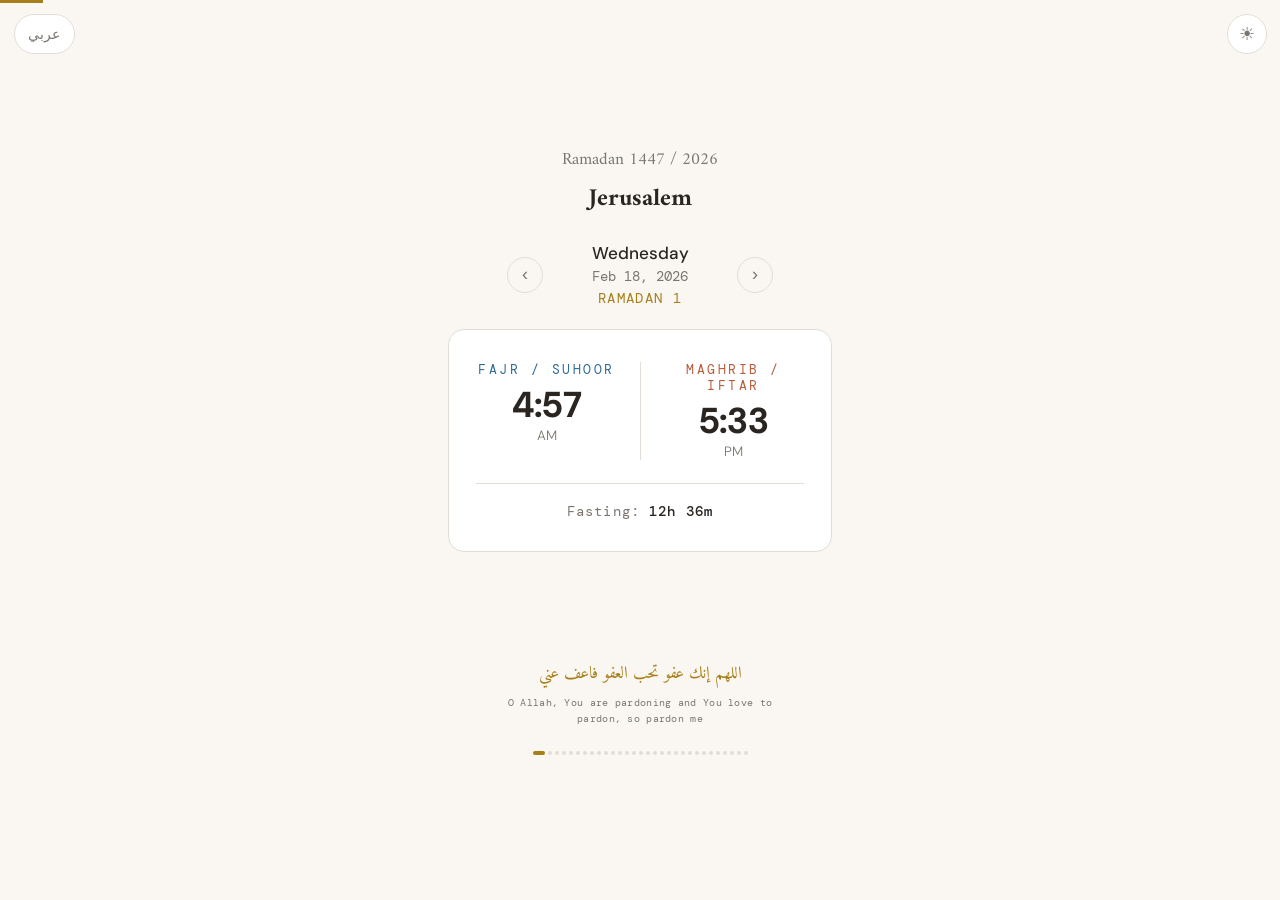
==== commit f2e6d536: "fix: timezone-aware countdown, accessible zoom/scroll, Arabic PWA manifest, daily dua - Use Intl.Dat" ====
--- a/index.html
+++ b/index.html
@@ -2,7 +2,7 @@
 <html lang="en">
 <head>
 <meta charset="UTF-8">
-<meta name="viewport" content="width=device-width, initial-scale=1.0, user-scalable=no, viewport-fit=cover">
+<meta name="viewport" content="width=device-width, initial-scale=1.0, viewport-fit=cover">
 <title>Ramadan 2026 — Jerusalem</title>
 
 <!-- PWA / Home Screen -->
@@ -83,7 +83,7 @@
   ramadanDay: r => 'Ramadan ' + r,
   dateFmt: dt => {
     const months = ["Jan","Feb","Mar","Apr","May","Jun","Jul","Aug","Sep","Oct","Nov","Dec"];
-    return months[dt.getMonth()] + ' ' + dt.getDate() + ', ' + dt.getFullYear();
+    return months[dt.getUTCMonth()] + ' ' + dt.getUTCDate() + ', ' + dt.getUTCFullYear();
   },
   countdown: {
     suhoor: 'Suhoor ends in',
--- a/style.css
+++ b/style.css
@@ -57,13 +57,14 @@
 }
 
 html, body {
-  height: 100%;
+  min-height: 100%;
   background: var(--bg);
   color: var(--text);
   font-family: 'DM Sans', sans-serif;
   -webkit-font-smoothing: antialiased;
-  overflow: hidden;
-  touch-action: pan-y;
+  overflow-x: hidden;
+  overflow-y: auto;
+  touch-action: manipulation;
   overscroll-behavior: none;
 }
 
@@ -77,11 +78,18 @@
   flex-direction: column;
   align-items: center;
   justify-content: center;
-  height: 100%;
+  min-height: 100vh;
+  min-height: 100dvh;
   padding: calc(1.5rem + env(safe-area-inset-top)) 1rem calc(1.5rem + env(safe-area-inset-bottom));
   gap: 1.25rem;
   max-width: 420px;
   margin: 0 auto;
+}
+
+@media (max-height: 760px) {
+  .app {
+    justify-content: flex-start;
+  }
 }
 
 /* Header */
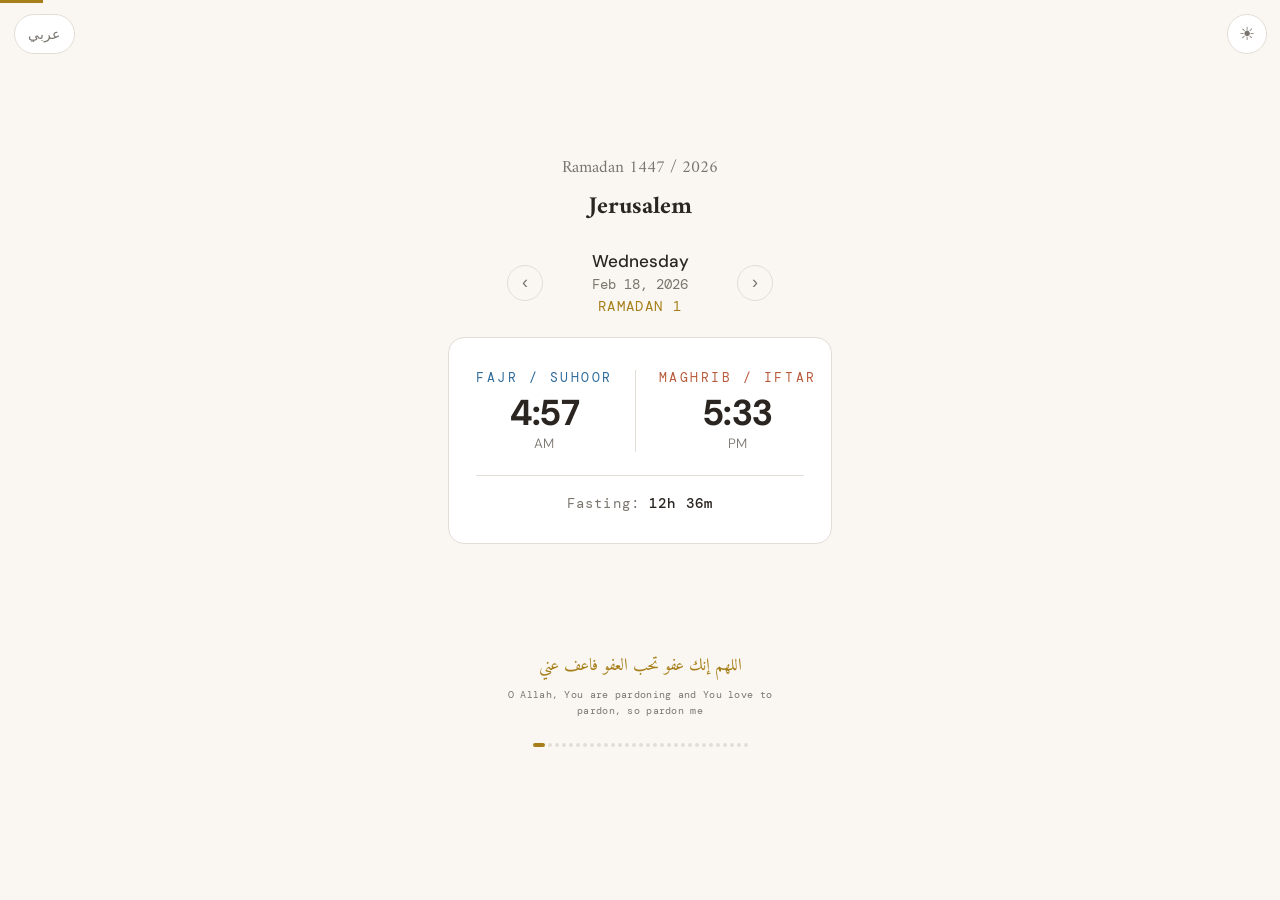
==== commit 77607da3: "fix(i18n): change countdown label from "suhoor ends" to "fasting begins" Suhoor is a meal, not an on" ====
--- a/index.html
+++ b/index.html
@@ -86,7 +86,7 @@
     return months[dt.getUTCMonth()] + ' ' + dt.getUTCDate() + ', ' + dt.getUTCFullYear();
   },
   countdown: {
-    suhoor: 'Suhoor ends in',
+    suhoor: 'Fasting begins in',
     iftar: 'Iftar in',
     complete: r => 'Ramadan ' + r + ' complete',
   },
--- a/style.css
+++ b/style.css
@@ -227,6 +227,7 @@
   font-size: 0.7rem;
   letter-spacing: 0.2em;
   text-transform: uppercase;
+  white-space: nowrap;
   margin-bottom: 0.5rem;
 }
 
